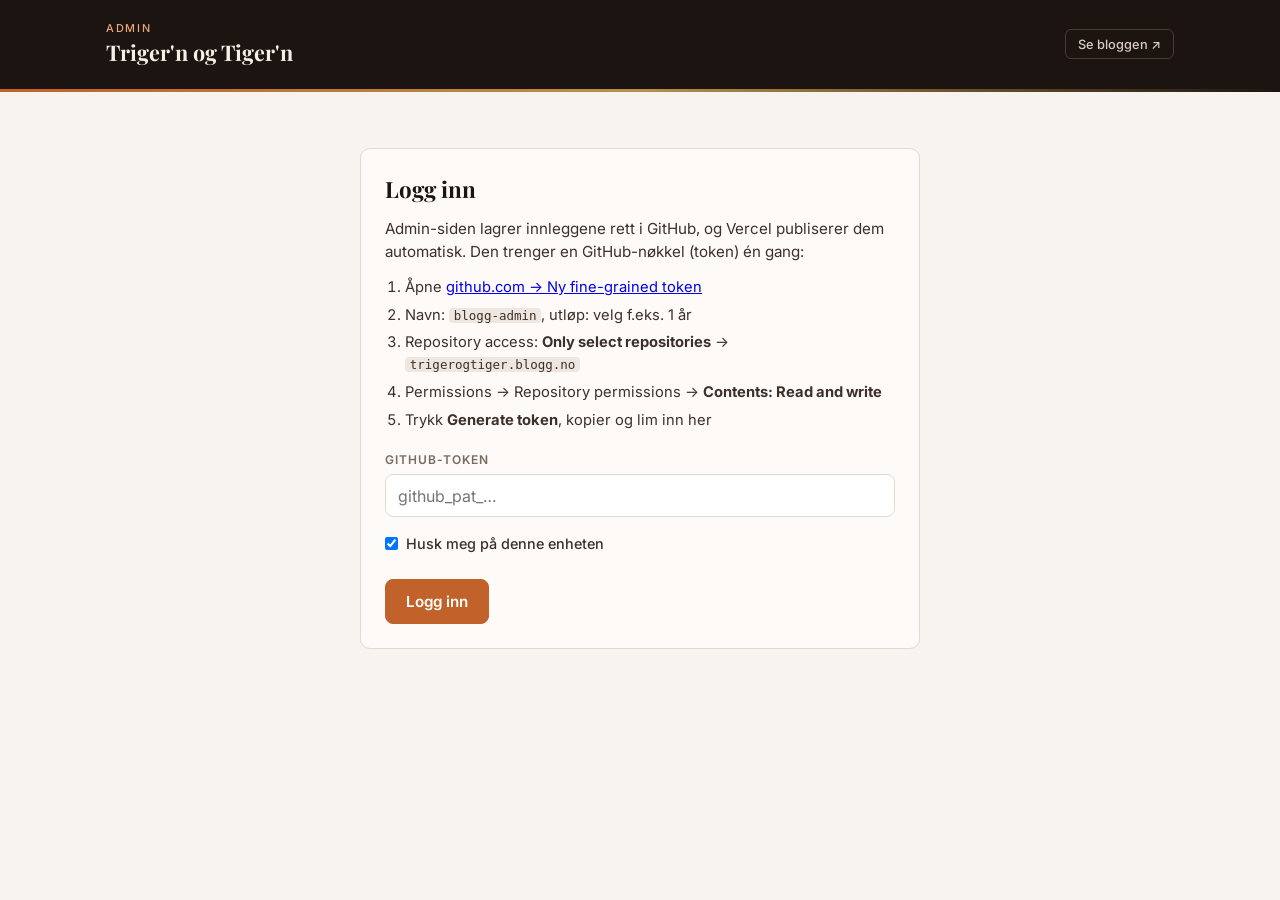
==== admin.html @ d1c68280 "Legg til admin-side for nye innlegg og søkefelt på forsiden" ====
<!DOCTYPE html>
<html lang="no">
<head>
<meta charset="UTF-8">
<meta name="viewport" content="width=device-width, initial-scale=1.0">
<meta name="robots" content="noindex, nofollow">
<title>Admin – Triger'n og Tiger'n</title>
<link href="https://fonts.googleapis.com/css2?family=Playfair+Display:wght@600;700&family=Source+Serif+4:ital,opsz,wght@0,8..60,400;1,8..60,400&family=Inter:wght@400;500;600&display=swap" rel="stylesheet">
<style>
:root {
  --bg: #f7f3ee;
  --surface: #fdfaf7;
  --ink: #1c1410;
  --ink2: #3d302a;
  --muted: #7a6a62;
  --border: #e2d9d0;
  --accent: #c0622a;
  --accent2: #e8a87c;
  --gold: #b8904a;
  --ok: #3a5c2e;
  --ok-bg: #e8f0e4;
  --err: #8a2a18;
  --err-bg: #f9e4dc;
}
* { box-sizing: border-box; margin: 0; padding: 0; }
body {
  background: var(--bg);
  color: var(--ink);
  font-family: 'Inter', system-ui, sans-serif;
  font-size: 16px;
  line-height: 1.5;
}
header {
  background: var(--ink);
  color: #f5efe7;
}
.head-inner {
  max-width: 1100px;
  margin: 0 auto;
  padding: 1.25rem 16px;
  display: flex;
  align-items: center;
  justify-content: space-between;
  gap: 1rem;
}
header h1 {
  font-family: 'Playfair Display', serif;
  font-size: 1.35rem;
  font-weight: 700;
}
header h1 small {
  display: block;
  font-family: 'Inter', sans-serif;
  font-size: 0.68rem;
  font-weight: 500;
  letter-spacing: 0.16em;
  text-transform: uppercase;
  color: var(--accent2);
}
.head-links { display: flex; gap: 0.5rem; flex-wrap: wrap; }
.head-links a, .head-links button {
  color: #d8ccc4;
  background: transparent;
  border: 1px solid #4a3c35;
  border-radius: 6px;
  padding: 0.4rem 0.75rem;
  font: 500 0.8rem 'Inter', sans-serif;
  text-decoration: none;
  cursor: pointer;
}
.head-links a:hover, .head-links button:hover { border-color: var(--accent2); color: #fff; }
.rule { height: 3px; background: linear-gradient(90deg, var(--accent), var(--gold) 50%, transparent); }

main {
  max-width: 1100px;
  margin: 0 auto;
  padding: 1.5rem 16px 4rem;
}
.card {
  background: var(--surface);
  border: 1px solid var(--border);
  border-radius: 10px;
  padding: 1.5rem;
}
.card h2 {
  font-family: 'Playfair Display', serif;
  font-size: 1.4rem;
  margin-bottom: 0.75rem;
}
.hidden { display: none !important; }

/* Login */
#login { max-width: 560px; margin: 2rem auto; }
#login ol { margin: 0.75rem 0 1.25rem 1.25rem; color: var(--ink2); font-size: 0.92rem; }
#login li { margin-bottom: 0.35rem; }
#login code { background: #efe7df; padding: 0 0.3rem; border-radius: 4px; font-size: 0.85em; }

/* Editor layout */
.grid {
  display: grid;
  grid-template-columns: minmax(0, 1fr) minmax(0, 1fr);
  gap: 1.5rem;
  align-items: start;
}
@media (max-width: 860px) { .grid { grid-template-columns: 1fr; } }

label {
  display: block;
  font-size: 0.75rem;
  font-weight: 600;
  letter-spacing: 0.08em;
  text-transform: uppercase;
  color: var(--muted);
  margin: 1rem 0 0.35rem;
}
label:first-child { margin-top: 0; }
input[type=text], input[type=password], input[type=date], select, textarea {
  width: 100%;
  font: 400 1rem 'Inter', sans-serif;
  color: var(--ink);
  background: #fff;
  border: 1px solid var(--border);
  border-radius: 8px;
  padding: 0.65rem 0.75rem;
}
textarea {
  font-family: 'Source Serif 4', Georgia, serif;
  font-size: 1.05rem;
  line-height: 1.7;
  min-height: 300px;
  resize: vertical;
}
input:focus, select:focus, textarea:focus { outline: 2px solid var(--accent2); border-color: var(--accent); }
.row { display: grid; grid-template-columns: 1fr 1fr; gap: 0.75rem; }
.row label { margin-top: 1rem; }
.hint { font-size: 0.8rem; color: var(--muted); margin-top: 0.3rem; }

.drop {
  border: 2px dashed var(--border);
  border-radius: 10px;
  padding: 1.1rem;
  text-align: center;
  color: var(--muted);
  font-size: 0.9rem;
  cursor: pointer;
  background: #fff;
}
.drop.over { border-color: var(--accent); background: #fbf1ea; }
.drop strong { color: var(--accent); }
.thumbs { display: flex; flex-wrap: wrap; gap: 8px; margin-top: 0.75rem; }
.thumb { position: relative; width: 96px; height: 96px; }
.thumb img { width: 100%; height: 100%; object-fit: cover; border-radius: 8px; }
.thumb button {
  position: absolute; top: -6px; right: -6px;
  width: 24px; height: 24px; border-radius: 50%;
  border: none; background: var(--ink); color: #fff;
  font-size: 0.9rem; line-height: 1; cursor: pointer;
}
.thumb .move {
  position: absolute; bottom: 4px; left: 4px; right: 4px;
  display: flex; justify-content: space-between;
}
.thumb .move button { position: static; width: 22px; height: 22px; background: rgba(28,20,16,.75); font-size: 0.75rem; }

.actions { display: flex; gap: 0.75rem; flex-wrap: wrap; margin-top: 1.5rem; align-items: center; }
.btn {
  font: 600 0.95rem 'Inter', sans-serif;
  border-radius: 8px;
  padding: 0.75rem 1.25rem;
  cursor: pointer;
  border: 1px solid var(--border);
  background: #fff;
  color: var(--ink2);
}
.btn.primary { background: var(--accent); border-color: var(--accent); color: #fff; }
.btn.primary:hover { background: #a9531f; }
.btn:disabled { opacity: 0.55; cursor: wait; }

.msg { margin-top: 1rem; padding: 0.8rem 1rem; border-radius: 8px; font-size: 0.92rem; }
.msg.ok { background: var(--ok-bg); color: var(--ok); }
.msg.err { background: var(--err-bg); color: var(--err); }
.msg.info { background: #efe7df; color: var(--ink2); }
.msg a { color: inherit; font-weight: 600; }

/* Preview — same look as the blog */
.preview-label {
  font-size: 0.75rem; font-weight: 600; letter-spacing: 0.08em;
  text-transform: uppercase; color: var(--muted); margin-bottom: 0.5rem;
}
.preview { position: sticky; top: 1rem; }
.preview article {
  background: var(--surface);
  border: 1px solid var(--border);
  border-radius: 6px;
  padding: 2rem;
  font-family: 'Source Serif 4', Georgia, serif;
  font-size: 18px;
  line-height: 1.8;
}
.preview .post-meta { display: flex; gap: 0.75rem; align-items: center; margin-bottom: 0.5rem; font-family: 'Inter', sans-serif; }
.preview .post-date { font-size: 0.78rem; color: var(--muted); letter-spacing: 0.04em; }
.preview .post-tag { font-size: 0.65rem; font-weight: 600; letter-spacing: 0.1em; text-transform: uppercase; padding: 0.15rem 0.55rem; border-radius: 3px; }
.tag-travel { background: #e8f0e4; color: #3a5c2e; }
.tag-blogg { background: #e8eaf4; color: #2e3c6b; }
.tag-barna { background: #f9ece4; color: #7a3018; }
.tag-rec { background: #f4ede8; color: #5c3a20; }
.tag-bryllupsreise { background: #f4ecf4; color: #5c2870; }
.preview h2 { font-family: 'Playfair Display', serif; font-size: 1.6rem; line-height: 1.25; margin-bottom: 1rem; color: var(--ink); }
.preview p { margin-bottom: 1rem; color: var(--ink2); }
.preview .empty { color: var(--muted); font-style: italic; }
</style>
</head>
<body>

<header>
  <div class="head-inner">
    <h1><small>Admin</small>Triger'n og Tiger'n</h1>
    <div class="head-links">
      <a href="/" target="_blank" rel="noopener">Se bloggen ↗</a>
      <button id="logoutBtn" class="hidden" type="button">Logg ut</button>
    </div>
  </div>
  <div class="rule"></div>
</header>

<main>

  <!-- LOGIN -->
  <section id="login" class="card hidden">
    <h2>Logg inn</h2>
    <p style="color:var(--ink2);font-size:.95rem;">Admin-siden lagrer innleggene rett i GitHub, og Vercel publiserer dem automatisk. Den trenger en GitHub-nøkkel (token) én gang:</p>
    <ol>
      <li>Åpne <a href="https://github.com/settings/personal-access-tokens/new" target="_blank" rel="noopener">github.com → Ny fine-grained token</a></li>
      <li>Navn: <code>blogg-admin</code>, utløp: velg f.eks. 1 år</li>
      <li>Repository access: <strong>Only select repositories</strong> → <code>trigerogtiger.blogg.no</code></li>
      <li>Permissions → Repository permissions → <strong>Contents: Read and write</strong></li>
      <li>Trykk <strong>Generate token</strong>, kopier og lim inn her</li>
    </ol>
    <label for="tokenInput">GitHub-token</label>
    <input type="password" id="tokenInput" placeholder="github_pat_…" autocomplete="off">
    <label style="display:flex;gap:.5rem;align-items:center;text-transform:none;letter-spacing:0;font-weight:500;font-size:.9rem;color:var(--ink2);">
      <input type="checkbox" id="rememberInput" checked> Husk meg på denne enheten
    </label>
    <div class="actions"><button class="btn primary" id="loginBtn" type="button">Logg inn</button></div>
    <div id="loginMsg"></div>
  </section>

  <!-- EDITOR -->
  <section id="editor" class="hidden">
    <div class="grid">
      <div class="card">
        <h2>Nytt innlegg</h2>

        <label for="title">Tittel</label>
        <input type="text" id="title" placeholder="F.eks. Sommer på Sardinia ☀️">

        <div class="row">
          <div>
            <label for="date">Dato</label>
            <input type="date" id="date">
          </div>
          <div>
            <label for="category">Kategori</label>
            <select id="category">
              <option value="blogg">Blogg</option>
              <option value="reise">Reise</option>
              <option value="barna">Barna</option>
              <option value="anbefaling">Test/anbefaling</option>
              <option value="bryllupsreise">Bryllupsreise</option>
            </select>
          </div>
        </div>

        <label for="body">Tekst</label>
        <textarea id="body" placeholder="Skriv innlegget her…&#10;&#10;Tom linje mellom avsnitt gir nytt avsnitt."></textarea>
        <p class="hint">Tom linje = nytt avsnitt. Teksten lagres som utkast mens du skriver.</p>

        <label>Bilder</label>
        <div class="drop" id="drop">
          <strong>Velg bilder</strong> eller dra dem hit
          <div class="hint">Bildene gjøres mindre automatisk før opplasting.</div>
          <input type="file" id="files" accept="image/*" multiple hidden>
        </div>
        <div class="thumbs" id="thumbs"></div>

        <div class="actions">
          <button class="btn primary" id="publishBtn" type="button">Publiser innlegget</button>
          <button class="btn" id="clearBtn" type="button">Tøm skjema</button>
        </div>
        <div id="msg"></div>
      </div>

      <div class="preview">
        <div class="preview-label">Forhåndsvisning</div>
        <div id="preview"></div>
      </div>
    </div>
  </section>

</main>

<script>
(() => {
  'use strict';

  const OWNER = 'Ftriger';
  const REPO = 'trigerogtiger.blogg.no';
  const API = 'https://api.github.com';
  const TOKEN_KEY = 'tt-admin-token';
  const DRAFT_KEY = 'tt-admin-draft';
  const MAX_SIDE = 1600;
  const JPEG_Q = 0.82;

  const CATEGORIES = {
    blogg:         { article: 'blog',   tag: 'tag-blogg',         label: 'Blogg' },
    reise:         { article: 'travel', tag: 'tag-travel',        label: 'Reise' },
    barna:         { article: 'kids',   tag: 'tag-barna',         label: 'Barna' },
    anbefaling:    { article: 'rec',    tag: 'tag-rec',           label: 'Test/anbefaling' },
    bryllupsreise: { article: 'travel', tag: 'tag-bryllupsreise', label: 'Bryllupsreise' }
  };
  const MONTHS = ['januar','februar','mars','april','mai','juni','juli','august','september','oktober','november','desember'];

  const $ = id => document.getElementById(id);
  const store = {
    get(k, s) { try { return (s ? sessionStorage : localStorage).getItem(k); } catch (e) { return null; } },
    set(k, v, s) { try { (s ? sessionStorage : localStorage).setItem(k, v); } catch (e) {} },
    del(k) { try { localStorage.removeItem(k); sessionStorage.removeItem(k); } catch (e) {} }
  };

  let token = null;
  let images = []; // { name, dataUrl, base64 }

  // ── Helpers ────────────────────────────────────────────
  const esc = s => String(s)
    .replace(/&/g, '&amp;').replace(/</g, '&lt;').replace(/>/g, '&gt;').replace(/"/g, '&quot;');

  function formatDate(iso) {
    const [y, m, d] = iso.split('-').map(Number);
    return `${d}. ${MONTHS[m - 1]} ${y}`;
  }
  function parseNoDate(str) {
    const m = String(str).trim().toLowerCase().match(/^(\d{1,2})\.\s*([a-zæøå]+)\s+(\d{4})/);
    if (!m) return null;
    const mi = MONTHS.indexOf(m[2]);
    if (mi < 0) return null;
    return Number(m[3]) * 10000 + (mi + 1) * 100 + Number(m[1]);
  }
  function todayIso() {
    const d = new Date();
    return `${d.getFullYear()}-${String(d.getMonth() + 1).padStart(2, '0')}-${String(d.getDate()).padStart(2, '0')}`;
  }
  function showMsg(el, type, html) { el.innerHTML = html ? `<div class="msg ${type}">${html}</div>` : ''; }

  function bodyToHtml(text) {
    return text.replace(/\r\n/g, '\n').split(/\n\s*\n/)
      .map(p => p.trim()).filter(Boolean)
      .map(p => `    <p>${esc(p).replace(/\n/g, '<br>')}</p>`)
      .join('\n');
  }

  function buildArticle({ title, dateIso, category, body, imagePaths }) {
    const c = CATEGORIES[category];
    const lines = [
      `  <article class="${c.article}">`,
      `    <div class="post-inner">`,
      `    <div class="post-meta">`,
      `      <span class="post-date">${formatDate(dateIso)}</span>`,
      `      <span class="post-tag ${c.tag}">${c.label}</span>`,
      `    </div>`,
      `    <h2>${esc(title)}</h2>`
    ];
    if (imagePaths.length) {
      lines.push('<div class="post-gallery" style="display:flex;flex-wrap:wrap;gap:6px;margin:12px 0 4px 0;">');
      imagePaths.forEach(src => lines.push(
        `<img src="${esc(src)}" alt="${esc(title)}" loading="lazy" style="max-width:180px;max-height:140px;border-radius:6px;object-fit:cover;box-shadow:0 1px 4px rgba(0,0,0,.13);">`
      ));
      lines.push('</div>');
    }
    const paras = bodyToHtml(body);
    if (paras) lines.push(paras);
    lines.push(`    </div>`, `  </article>`);
    return lines.join('\n');
  }

  // Put the new post in the right place (newest first, grouped by year)
  // and bump the sidebar archive count.
  function insertPost(html, articleHtml, dateIso) {
    const newKey = Number(dateIso.replace(/-/g, ''));
    const year = Number(dateIso.slice(0, 4));
    const mainOpen = html.indexOf('<main>');
    const mainClose = html.indexOf('</main>');
    if (mainOpen < 0 || mainClose < 0) throw new Error('Fant ikke <main> i index.html');
    const mainStart = mainOpen + '<main>'.length;
    const lineStart = i => html.lastIndexOf('\n', i - 1) + 1;

    const labels = [];
    const reLabel = /<div class="year-label">(\d{4})<\/div>/g;
    reLabel.lastIndex = mainStart;
    let m;
    while ((m = reLabel.exec(html)) && m.index < mainClose) labels.push({ year: Number(m[1]), idx: m.index });

    const articles = [];
    const reArt = /<article\b[^>]*>[\s\S]*?<span class="post-date">([^<]*)<\/span>/g;
    reArt.lastIndex = mainStart;
    while ((m = reArt.exec(html)) && m.index < mainClose) articles.push({ key: parseNoDate(m[1]), idx: m.index });

    const label = labels.find(l => l.year === year);
    let pos, insert;
    if (label) {
      const next = labels.find(l => l.idx > label.idx);
      const end = next ? next.idx : mainClose;
      const before = articles.find(a => a.idx > label.idx && a.idx < end && a.key !== null && a.key <= newKey);
      pos = lineStart(before ? before.idx : end);
      insert = articleHtml + '\n\n';
    } else {
      const older = labels.find(l => l.year < year);
      pos = lineStart(older ? older.idx : mainClose);
      insert = `<div class="year-label">${year}</div>\n\n` + articleHtml + '\n\n';
    }
    let out = html.slice(0, pos) + insert + html.slice(pos);

    // Sidebar archive
    const reCount = new RegExp(`(<li><span>${year}</span><span class="archive-count">)(\\d+)(</span></li>)`);
    if (reCount.test(out)) {
      out = out.replace(reCount, (_, a, n, b) => a + (Number(n) + 1) + b);
    } else {
      const listOpen = out.indexOf('<ul class="archive-list">');
      if (listOpen >= 0) {
        const listClose = out.indexOf('</ul>', listOpen);
        const reLi = /<li><span>(\d{4})<\/span>/g;
        reLi.lastIndex = listOpen;
        let at = listClose, li;
        while ((li = reLi.exec(out)) && li.index < listClose) {
          if (Number(li[1]) < year) { at = li.index; break; }
        }
        const ls = out.lastIndexOf('\n', at - 1) + 1;
        const indent = out.slice(ls, at).match(/^\s*/)[0] || '      ';
        out = out.slice(0, ls) + `${indent}<li><span>${year}</span><span class="archive-count">1</span></li>\n` + out.slice(ls);
      }
    }
    return out;
  }
  window.__ttInsertPost = insertPost; // for testing

  // ── GitHub API ─────────────────────────────────────────
  async function gh(path, opts = {}) {
    const res = await fetch(API + path, {
      ...opts,
      headers: {
        'Authorization': `Bearer ${token}`,
        'Accept': opts.accept || 'application/vnd.github+json',
        'X-GitHub-Api-Version': '2022-11-28',
        ...(opts.body ? { 'Content-Type': 'application/json' } : {})
      }
    });
    if (!res.ok) {
      let detail = '';
      try { detail = (await res.json()).message || ''; } catch (e) {}
      const err = new Error(`GitHub svarte ${res.status}${detail ? ': ' + detail : ''}`);
      err.status = res.status;
      throw err;
    }
    return opts.accept && opts.accept.includes('raw') ? res.text() : res.json();
  }
  const repoPath = `/repos/${OWNER}/${REPO}`;

  async function checkToken(t) {
    token = t;
    const repo = await gh(repoPath);
    if (!repo.permissions || !repo.permissions.push) {
      throw new Error('Tokenet har ikke skrivetilgang. Sjekk at «Contents: Read and write» er valgt.');
    }
    return repo.default_branch || 'main';
  }

  async function publish(post) {
    const repo = await gh(repoPath);
    const branch = repo.default_branch || 'main';
    const ref = await gh(`${repoPath}/git/ref/heads/${branch}`);
    const headSha = ref.object.sha;
    const headCommit = await gh(`${repoPath}/git/commits/${headSha}`);

    const html = await gh(`${repoPath}/contents/index.html?ref=${headSha}`, { accept: 'application/vnd.github.raw+json' });

    const stamp = post.dateIso.replace(/-/g, '');
    const rand = Math.random().toString(36).slice(2, 7);
    const tree = [];
    const imagePaths = [];
    for (let i = 0; i < post.images.length; i++) {
      const path = `image/innlegg-${stamp}-${rand}-${i + 1}.jpg`;
      const blob = await gh(`${repoPath}/git/blobs`, {
        method: 'POST',
        body: JSON.stringify({ content: post.images[i].base64, encoding: 'base64' })
      });
      tree.push({ path, mode: '100644', type: 'blob', sha: blob.sha });
      imagePaths.push(path);
    }

    const article = buildArticle({ ...post, imagePaths });
    const newHtml = insertPost(html, article, post.dateIso);
    const htmlBlob = await gh(`${repoPath}/git/blobs`, {
      method: 'POST',
      body: JSON.stringify({ content: newHtml, encoding: 'utf-8' })
    });
    tree.push({ path: 'index.html', mode: '100644', type: 'blob', sha: htmlBlob.sha });

    const newTree = await gh(`${repoPath}/git/trees`, {
      method: 'POST',
      body: JSON.stringify({ base_tree: headCommit.tree.sha, tree })
    });
    const commit = await gh(`${repoPath}/git/commits`, {
      method: 'POST',
      body: JSON.stringify({ message: `Nytt innlegg: ${post.title}`, tree: newTree.sha, parents: [headSha] })
    });
    await gh(`${repoPath}/git/refs/heads/${branch}`, {
      method: 'PATCH',
      body: JSON.stringify({ sha: commit.sha })
    });
    return commit;
  }

  // ── Images ─────────────────────────────────────────────
  function loadImage(file) {
    return new Promise((resolve, reject) => {
      const url = URL.createObjectURL(file);
      const img = new Image();
      img.onload = () => { URL.revokeObjectURL(url); resolve(img); };
      img.onerror = () => { URL.revokeObjectURL(url); reject(new Error(`Kunne ikke lese «${file.name}». Prøv JPG eller PNG.`)); };
      img.src = url;
    });
  }
  async function processFile(file) {
    const img = await loadImage(file);
    const scale = Math.min(1, MAX_SIDE / Math.max(img.naturalWidth, img.naturalHeight));
    const w = Math.round(img.naturalWidth * scale), h = Math.round(img.naturalHeight * scale);
    const canvas = document.createElement('canvas');
    canvas.width = w; canvas.height = h;
    const ctx = canvas.getContext('2d');
    ctx.fillStyle = '#fff';
    ctx.fillRect(0, 0, w, h);
    ctx.drawImage(img, 0, 0, w, h);
    const dataUrl = canvas.toDataURL('image/jpeg', JPEG_Q);
    return { name: file.name, dataUrl, base64: dataUrl.split(',')[1] };
  }
  async function addFiles(fileList) {
    const files = [...fileList].filter(f => f.type.startsWith('image/') || /\.(heic|heif)$/i.test(f.name));
    for (const f of files) {
      try { images.push(await processFile(f)); }
      catch (e) { showMsg($('msg'), 'err', esc(e.message)); }
    }
    renderThumbs(); renderPreview();
  }
  function renderThumbs() {
    $('thumbs').innerHTML = images.map((im, i) => `
      <div class="thumb">
        <img src="${im.dataUrl}" alt="">
        <button type="button" data-del="${i}" aria-label="Fjern bilde">×</button>
        <div class="move">
          <button type="button" data-left="${i}" aria-label="Flytt til venstre" ${i === 0 ? 'style="visibility:hidden"' : ''}>‹</button>
          <button type="button" data-right="${i}" aria-label="Flytt til høyre" ${i === images.length - 1 ? 'style="visibility:hidden"' : ''}>›</button>
        </div>
      </div>`).join('');
  }
  $('thumbs').addEventListener('click', e => {
    const b = e.target.closest('button'); if (!b) return;
    const swap = (a, c) => { [images[a], images[c]] = [images[c], images[a]]; };
    if (b.dataset.del !== undefined) images.splice(Number(b.dataset.del), 1);
    else if (b.dataset.left !== undefined) swap(Number(b.dataset.left), Number(b.dataset.left) - 1);
    else if (b.dataset.right !== undefined) swap(Number(b.dataset.right), Number(b.dataset.right) + 1);
    renderThumbs(); renderPreview();
  });

  const drop = $('drop');
  drop.addEventListener('click', () => $('files').click());
  $('files').addEventListener('change', e => { addFiles(e.target.files); e.target.value = ''; });
  ['dragenter', 'dragover'].forEach(ev => drop.addEventListener(ev, e => { e.preventDefault(); drop.classList.add('over'); }));
  ['dragleave', 'drop'].forEach(ev => drop.addEventListener(ev, e => { e.preventDefault(); drop.classList.remove('over'); }));
  drop.addEventListener('drop', e => addFiles(e.dataTransfer.files));

  // ── Form, preview, draft ───────────────────────────────
  const fields = ['title', 'date', 'category', 'body'];
  function readForm() {
    return {
      title: $('title').value.trim(),
      dateIso: $('date').value || todayIso(),
      category: $('category').value,
      body: $('body').value,
      images
    };
  }
  function renderPreview() {
    const p = readForm();
    if (!p.title && !p.body.trim() && !images.length) {
      $('preview').innerHTML = '<article><p class="empty">Innlegget vises her mens du skriver.</p></article>';
      return;
    }
    const html = buildArticle({ ...p, title: p.title || 'Uten tittel', imagePaths: images.map(i => i.dataUrl) });
    $('preview').innerHTML = html;
  }
  function saveDraft() {
    const d = {}; fields.forEach(f => d[f] = $(f).value);
    store.set(DRAFT_KEY, JSON.stringify(d));
  }
  function loadDraft() {
    try {
      const d = JSON.parse(store.get(DRAFT_KEY) || 'null');
      if (d) fields.forEach(f => { if (d[f]) $(f).value = d[f]; });
    } catch (e) {}
    if (!$('date').value) $('date').value = todayIso();
  }
  function clearForm() {
    $('title').value = ''; $('body').value = ''; $('category').value = 'blogg'; $('date').value = todayIso();
    images = []; renderThumbs(); renderPreview(); store.del(DRAFT_KEY);
  }
  fields.forEach(f => $(f).addEventListener('input', () => { renderPreview(); saveDraft(); }));
  $('clearBtn').addEventListener('click', () => {
    if (confirm('Tømme skjemaet? Teksten og bildene forsvinner.')) { clearForm(); showMsg($('msg'), '', ''); }
  });

  $('publishBtn').addEventListener('click', async () => {
    const post = readForm();
    if (!post.title) return showMsg($('msg'), 'err', 'Innlegget trenger en tittel.');
    if (!post.body.trim() && !images.length) return showMsg($('msg'), 'err', 'Skriv litt tekst eller legg til bilder først.');
    const btn = $('publishBtn');
    btn.disabled = true; btn.textContent = 'Publiserer…';
    showMsg($('msg'), 'info', images.length ? `Laster opp ${images.length} bilde${images.length > 1 ? 'r' : ''} og innlegget…` : 'Lagrer innlegget…');
    try {
      await publish(post);
      clearForm();
      showMsg($('msg'), 'ok', `«${esc(post.title)}» er publisert! Bloggen oppdateres om ca. ett minutt. <a href="/" target="_blank" rel="noopener">Se bloggen ↗</a>`);
    } catch (e) {
      let text = esc(e.message);
      if (e.status === 401) text = 'GitHub-tokenet er utløpt eller ugyldig. Logg ut og logg inn med et nytt token.';
      if (e.status === 409 || e.status === 422) text += ' — prøv å trykke Publiser igjen.';
      showMsg($('msg'), 'err', text + ' Teksten din er lagret som utkast.');
    } finally {
      btn.disabled = false; btn.textContent = 'Publiser innlegget';
    }
  });

  // ── Login ──────────────────────────────────────────────
  function showEditor() {
    $('login').classList.add('hidden');
    $('editor').classList.remove('hidden');
    $('logoutBtn').classList.remove('hidden');
    loadDraft(); renderPreview();
  }
  function showLogin() {
    $('editor').classList.add('hidden');
    $('logoutBtn').classList.add('hidden');
    $('login').classList.remove('hidden');
  }
  $('loginBtn').addEventListener('click', async () => {
    const t = $('tokenInput').value.trim();
    if (!t) return showMsg($('loginMsg'), 'err', 'Lim inn tokenet først.');
    $('loginBtn').disabled = true;
    try {
      await checkToken(t);
      store.del(TOKEN_KEY);
      store.set(TOKEN_KEY, t, !$('rememberInput').checked);
      $('tokenInput').value = '';
      showMsg($('loginMsg'), '', '');
      showEditor();
    } catch (e) {
      token = null;
      showMsg($('loginMsg'), 'err', e.status === 401 ? 'Ugyldig token.' : e.status === 404 ? 'Tokenet har ikke tilgang til repoet trigerogtiger.blogg.no.' : esc(e.message));
    } finally {
      $('loginBtn').disabled = false;
    }
  });
  $('tokenInput').addEventListener('keydown', e => { if (e.key === 'Enter') $('loginBtn').click(); });
  $('logoutBtn').addEventListener('click', () => { store.del(TOKEN_KEY); token = null; showLogin(); });

  const saved = store.get(TOKEN_KEY) || store.get(TOKEN_KEY, true);
  if (saved) { token = saved; showEditor(); } else { showLogin(); }
})();
</script>
</body>
</html>
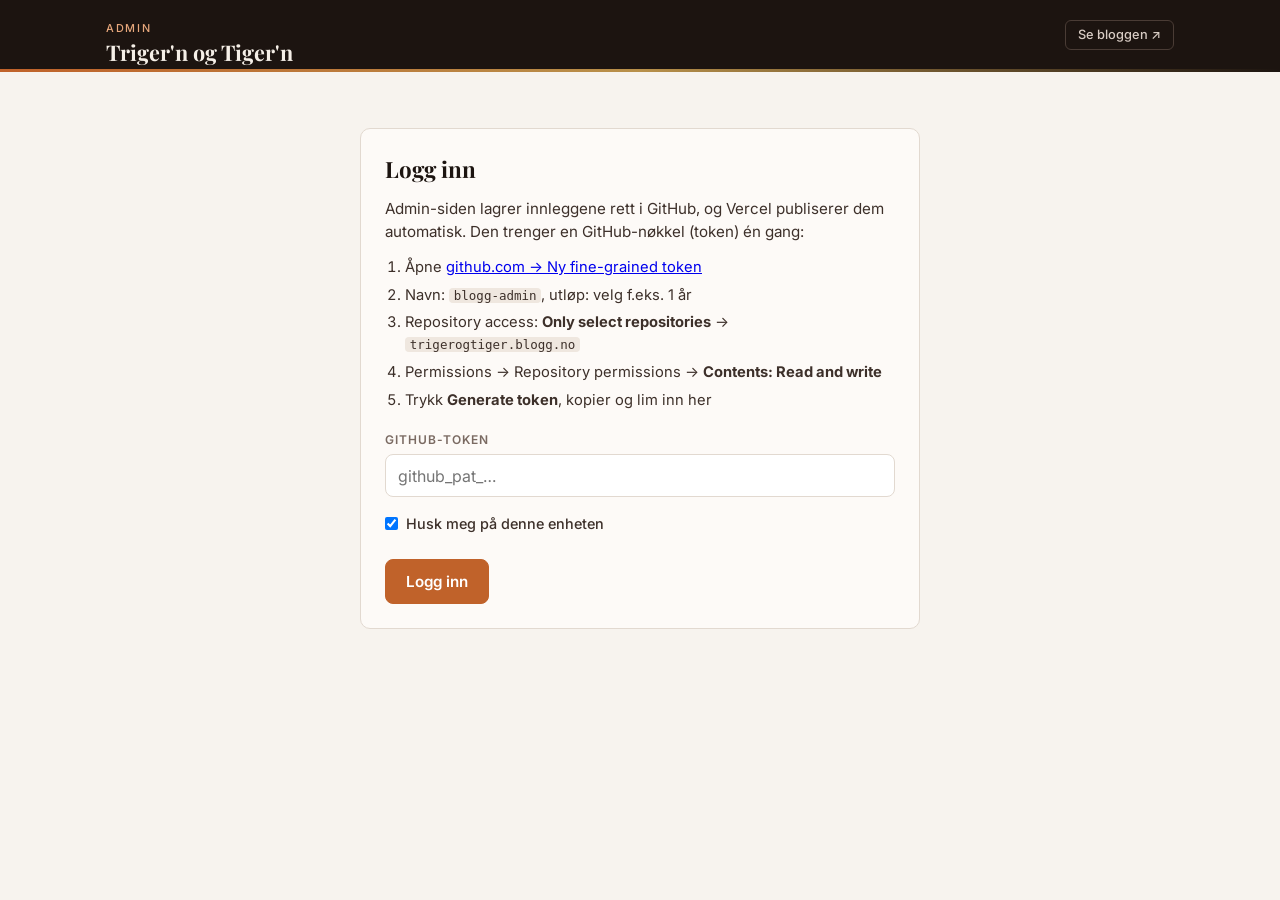
==== commit be4abfeb: "Vis alle bilder, redigering i admin, egne menylenker" ====
--- a/admin.html
+++ b/admin.html
@@ -30,24 +30,18 @@
   font-size: 16px;
   line-height: 1.5;
 }
-header {
-  background: var(--ink);
-  color: #f5efe7;
-}
+header { background: var(--ink); color: #f5efe7; }
 .head-inner {
   max-width: 1100px;
   margin: 0 auto;
-  padding: 1.25rem 16px;
+  padding: 1.25rem 16px 0;
   display: flex;
-  align-items: center;
+  align-items: flex-start;
   justify-content: space-between;
   gap: 1rem;
-}
-header h1 {
-  font-family: 'Playfair Display', serif;
-  font-size: 1.35rem;
-  font-weight: 700;
-}
+  flex-wrap: wrap;
+}
+header h1 { font-family: 'Playfair Display', serif; font-size: 1.35rem; font-weight: 700; }
 header h1 small {
   display: block;
   font-family: 'Inter', sans-serif;
@@ -69,24 +63,31 @@
   cursor: pointer;
 }
 .head-links a:hover, .head-links button:hover { border-color: var(--accent2); color: #fff; }
-.rule { height: 3px; background: linear-gradient(90deg, var(--accent), var(--gold) 50%, transparent); }
-
-main {
+.tabs {
   max-width: 1100px;
   margin: 0 auto;
-  padding: 1.5rem 16px 4rem;
-}
-.card {
-  background: var(--surface);
-  border: 1px solid var(--border);
-  border-radius: 10px;
-  padding: 1.5rem;
-}
-.card h2 {
-  font-family: 'Playfair Display', serif;
-  font-size: 1.4rem;
-  margin-bottom: 0.75rem;
-}
+  padding: 0.75rem 16px 0;
+  display: flex;
+  gap: 0;
+}
+.tabs button {
+  background: none;
+  border: none;
+  border-bottom: 2px solid transparent;
+  color: #a89890;
+  font: 500 0.78rem 'Inter', sans-serif;
+  letter-spacing: 0.12em;
+  text-transform: uppercase;
+  padding: 0.8rem 1rem;
+  cursor: pointer;
+}
+.tabs button:hover { color: #f0ebe4; }
+.tabs button.active { color: var(--accent2); border-bottom-color: var(--accent); }
+.rule { height: 3px; background: linear-gradient(90deg, var(--accent), var(--gold) 50%, transparent); }
+
+main { max-width: 1100px; margin: 0 auto; padding: 1.5rem 16px 4rem; }
+.card { background: var(--surface); border: 1px solid var(--border); border-radius: 10px; padding: 1.5rem; }
+.card h2 { font-family: 'Playfair Display', serif; font-size: 1.4rem; margin-bottom: 0.75rem; }
 .hidden { display: none !important; }
 
 /* Login */
@@ -95,16 +96,40 @@
 #login li { margin-bottom: 0.35rem; }
 #login code { background: #efe7df; padding: 0 0.3rem; border-radius: 4px; font-size: 0.85em; }
 
+/* Post list */
+#list { max-width: 820px; margin: 0 auto; }
+.list-head { display: flex; gap: 0.75rem; align-items: center; margin-bottom: 1rem; flex-wrap: wrap; }
+.list-head h2 { margin: 0; flex: 1; }
+#listSearch { max-width: 320px; }
+.post-list { list-style: none; }
+.post-list li + li { border-top: 1px solid var(--border); }
+.post-list button {
+  width: 100%;
+  text-align: left;
+  background: none;
+  border: none;
+  padding: 0.8rem 0.5rem;
+  cursor: pointer;
+  display: grid;
+  grid-template-columns: 1fr auto;
+  gap: 0.15rem 1rem;
+  align-items: baseline;
+  border-radius: 6px;
+}
+.post-list button:hover { background: #f4ece4; }
+.post-list .t { font-family: 'Source Serif 4', serif; font-size: 1.05rem; color: var(--ink); }
+.post-list .d { font-size: 0.8rem; color: var(--muted); white-space: nowrap; }
+.post-list .m { grid-column: 1 / -1; display: flex; gap: 0.5rem; align-items: center; font-size: 0.78rem; color: var(--muted); }
+.list-empty { color: var(--muted); font-style: italic; padding: 1rem 0.5rem; }
+
 /* Editor layout */
-.grid {
-  display: grid;
-  grid-template-columns: minmax(0, 1fr) minmax(0, 1fr);
-  gap: 1.5rem;
-  align-items: start;
-}
+.grid { display: grid; grid-template-columns: minmax(0, 1fr) minmax(0, 1fr); gap: 1.5rem; align-items: start; }
 @media (max-width: 860px) { .grid { grid-template-columns: 1fr; } }
-
-label {
+.editor-top { display: flex; justify-content: space-between; align-items: baseline; gap: 1rem; flex-wrap: wrap; margin-bottom: 0.25rem; }
+.linkbtn { background: none; border: none; color: var(--accent); font: 500 0.88rem 'Inter', sans-serif; cursor: pointer; padding: 0; }
+.linkbtn:hover { text-decoration: underline; }
+
+label, .label {
   display: block;
   font-size: 0.75rem;
   font-weight: 600;
@@ -113,8 +138,8 @@
   color: var(--muted);
   margin: 1rem 0 0.35rem;
 }
-label:first-child { margin-top: 0; }
-input[type=text], input[type=password], input[type=date], select, textarea {
+label .opt { text-transform: none; letter-spacing: 0; font-weight: 400; }
+input[type=text], input[type=password], input[type=date], input[type=search], input[type=url], select {
   width: 100%;
   font: 400 1rem 'Inter', sans-serif;
   color: var(--ink);
@@ -123,57 +148,69 @@
   border-radius: 8px;
   padding: 0.65rem 0.75rem;
 }
-textarea {
+input:focus, select:focus, .rte:focus { outline: 2px solid var(--accent2); border-color: var(--accent); }
+.row { display: grid; grid-template-columns: 1fr 1fr; gap: 0.75rem; }
+@media (max-width: 480px) { .row { grid-template-columns: 1fr; } }
+.hint { font-size: 0.8rem; color: var(--muted); margin-top: 0.3rem; }
+
+/* Rich text editor */
+.toolbar {
+  display: flex; gap: 4px; flex-wrap: wrap;
+  border: 1px solid var(--border); border-bottom: none;
+  border-radius: 8px 8px 0 0; background: #f6f0ea; padding: 6px;
+}
+.toolbar button {
+  min-width: 34px; height: 32px; padding: 0 0.55rem;
+  border: 1px solid transparent; border-radius: 6px;
+  background: transparent; color: var(--ink2);
+  font: 500 0.88rem 'Inter', sans-serif; cursor: pointer;
+}
+.toolbar button:hover { background: #fff; border-color: var(--border); }
+.rte {
+  min-height: 280px;
+  max-height: 70vh;
+  overflow-y: auto;
+  background: #fff;
+  border: 1px solid var(--border);
+  border-radius: 0 0 8px 8px;
+  padding: 0.85rem 1rem;
   font-family: 'Source Serif 4', Georgia, serif;
   font-size: 1.05rem;
   line-height: 1.7;
-  min-height: 300px;
-  resize: vertical;
-}
-input:focus, select:focus, textarea:focus { outline: 2px solid var(--accent2); border-color: var(--accent); }
-.row { display: grid; grid-template-columns: 1fr 1fr; gap: 0.75rem; }
-.row label { margin-top: 1rem; }
-.hint { font-size: 0.8rem; color: var(--muted); margin-top: 0.3rem; }
+  color: var(--ink2);
+}
+.rte:empty::before { content: attr(data-placeholder); color: #b3a59c; }
+.rte p { margin-bottom: 0.8rem; }
+.rte ul, .rte ol { margin: 0 0 0.8rem 1.4rem; }
+.rte h3 { font-family: 'Playfair Display', serif; font-size: 1.1rem; margin: 0.5rem 0; }
+.rte a { color: var(--accent); }
+.rte .recipe-box { background: #fbf6f0; border: 1px solid var(--border); padding: 0.75rem 1rem; margin-bottom: 0.8rem; border-radius: 4px; }
 
 .drop {
-  border: 2px dashed var(--border);
-  border-radius: 10px;
-  padding: 1.1rem;
-  text-align: center;
-  color: var(--muted);
-  font-size: 0.9rem;
-  cursor: pointer;
-  background: #fff;
+  border: 2px dashed var(--border); border-radius: 10px; padding: 1.1rem;
+  text-align: center; color: var(--muted); font-size: 0.9rem; cursor: pointer; background: #fff;
 }
 .drop.over { border-color: var(--accent); background: #fbf1ea; }
 .drop strong { color: var(--accent); }
 .thumbs { display: flex; flex-wrap: wrap; gap: 8px; margin-top: 0.75rem; }
 .thumb { position: relative; width: 96px; height: 96px; }
-.thumb img { width: 100%; height: 100%; object-fit: cover; border-radius: 8px; }
+.thumb img { width: 100%; height: 100%; object-fit: cover; border-radius: 8px; background: #efe7df; }
 .thumb button {
-  position: absolute; top: -6px; right: -6px;
-  width: 24px; height: 24px; border-radius: 50%;
-  border: none; background: var(--ink); color: #fff;
-  font-size: 0.9rem; line-height: 1; cursor: pointer;
-}
-.thumb .move {
-  position: absolute; bottom: 4px; left: 4px; right: 4px;
-  display: flex; justify-content: space-between;
-}
+  position: absolute; top: -6px; right: -6px; width: 24px; height: 24px; border-radius: 50%;
+  border: none; background: var(--ink); color: #fff; font-size: 0.9rem; line-height: 1; cursor: pointer;
+}
+.thumb .move { position: absolute; bottom: 4px; left: 4px; right: 4px; display: flex; justify-content: space-between; }
 .thumb .move button { position: static; width: 22px; height: 22px; background: rgba(28,20,16,.75); font-size: 0.75rem; }
 
 .actions { display: flex; gap: 0.75rem; flex-wrap: wrap; margin-top: 1.5rem; align-items: center; }
 .btn {
-  font: 600 0.95rem 'Inter', sans-serif;
-  border-radius: 8px;
-  padding: 0.75rem 1.25rem;
-  cursor: pointer;
-  border: 1px solid var(--border);
-  background: #fff;
-  color: var(--ink2);
+  font: 600 0.95rem 'Inter', sans-serif; border-radius: 8px; padding: 0.75rem 1.25rem;
+  cursor: pointer; border: 1px solid var(--border); background: #fff; color: var(--ink2);
 }
 .btn.primary { background: var(--accent); border-color: var(--accent); color: #fff; }
 .btn.primary:hover { background: #a9531f; }
+.btn.danger { color: var(--err); border-color: #e9c3b6; margin-left: auto; }
+.btn.danger:hover { background: var(--err-bg); }
 .btn:disabled { opacity: 0.55; cursor: wait; }
 
 .msg { margin-top: 1rem; padding: 0.8rem 1rem; border-radius: 8px; font-size: 0.92rem; }
@@ -183,30 +220,33 @@
 .msg a { color: inherit; font-weight: 600; }
 
 /* Preview — same look as the blog */
-.preview-label {
-  font-size: 0.75rem; font-weight: 600; letter-spacing: 0.08em;
-  text-transform: uppercase; color: var(--muted); margin-bottom: 0.5rem;
-}
+.preview-label { font-size: 0.75rem; font-weight: 600; letter-spacing: 0.08em; text-transform: uppercase; color: var(--muted); margin-bottom: 0.5rem; }
 .preview { position: sticky; top: 1rem; }
 .preview article {
-  background: var(--surface);
-  border: 1px solid var(--border);
-  border-radius: 6px;
-  padding: 2rem;
-  font-family: 'Source Serif 4', Georgia, serif;
-  font-size: 18px;
-  line-height: 1.8;
-}
-.preview .post-meta { display: flex; gap: 0.75rem; align-items: center; margin-bottom: 0.5rem; font-family: 'Inter', sans-serif; }
-.preview .post-date { font-size: 0.78rem; color: var(--muted); letter-spacing: 0.04em; }
-.preview .post-tag { font-size: 0.65rem; font-weight: 600; letter-spacing: 0.1em; text-transform: uppercase; padding: 0.15rem 0.55rem; border-radius: 3px; }
+  background: var(--surface); border: 1px solid var(--border); border-radius: 6px; padding: 2rem;
+  font-family: 'Source Serif 4', Georgia, serif; font-size: 18px; line-height: 1.8;
+}
+.post-meta { display: flex; gap: 0.75rem; align-items: center; margin-bottom: 0.5rem; font-family: 'Inter', sans-serif; }
+.post-date { font-size: 0.78rem; color: var(--muted); letter-spacing: 0.04em; }
+.post-tag { font: 600 0.65rem 'Inter', sans-serif; letter-spacing: 0.1em; text-transform: uppercase; padding: 0.15rem 0.55rem; border-radius: 3px; }
 .tag-travel { background: #e8f0e4; color: #3a5c2e; }
 .tag-blogg { background: #e8eaf4; color: #2e3c6b; }
-.tag-barna { background: #f9ece4; color: #7a3018; }
-.tag-rec { background: #f4ede8; color: #5c3a20; }
+.tag-barna, .tag-kids { background: #f9ece4; color: #7a3018; }
+.tag-rec, .tag-test { background: #f4ede8; color: #5c3a20; }
 .tag-bryllupsreise { background: #f4ecf4; color: #5c2870; }
 .preview h2 { font-family: 'Playfair Display', serif; font-size: 1.6rem; line-height: 1.25; margin-bottom: 1rem; color: var(--ink); }
 .preview p { margin-bottom: 1rem; color: var(--ink2); }
+.preview ul, .preview ol { margin: 0 0 1rem 1.5rem; color: var(--ink2); }
+.preview a { color: var(--accent); }
+.preview .location-badge {
+  display: inline-block; font: 500 0.75rem 'Inter', sans-serif; color: var(--muted);
+  background: #f4ede8; border: 1px solid var(--border); padding: 0.2rem 0.6rem; border-radius: 3px; margin-bottom: 1rem;
+}
+.preview .video-link {
+  display: inline-block; font: 500 0.85rem 'Inter', sans-serif; color: #c0302a; text-decoration: none;
+  border: 1px solid #f0c8c0; background: #fff7f5; padding: 0.4rem 0.8rem; border-radius: 3px; margin-bottom: 1rem;
+}
+.preview .recipe-box { background: #fbf6f0; border: 1px solid var(--border); padding: 1rem 1.25rem; margin-bottom: 1rem; }
 .preview .empty { color: var(--muted); font-style: italic; }
 </style>
 </head>
@@ -220,6 +260,10 @@
       <button id="logoutBtn" class="hidden" type="button">Logg ut</button>
     </div>
   </div>
+  <nav class="tabs hidden" id="tabs">
+    <button type="button" data-tab="new" class="active">Nytt innlegg</button>
+    <button type="button" data-tab="list">Rediger innlegg</button>
+  </nav>
   <div class="rule"></div>
 </header>
 
@@ -245,11 +289,24 @@
     <div id="loginMsg"></div>
   </section>
 
+  <!-- POST LIST -->
+  <section id="list" class="card hidden">
+    <div class="list-head">
+      <h2>Rediger innlegg</h2>
+      <input type="search" id="listSearch" placeholder="Søk etter tittel eller ord…" autocomplete="off" aria-label="Søk i innlegg">
+    </div>
+    <div id="listMsg"></div>
+    <ul class="post-list" id="postList"></ul>
+  </section>
+
   <!-- EDITOR -->
   <section id="editor" class="hidden">
     <div class="grid">
       <div class="card">
-        <h2>Nytt innlegg</h2>
+        <div class="editor-top">
+          <h2 id="editorTitle">Nytt innlegg</h2>
+          <button type="button" class="linkbtn hidden" id="backBtn">← Tilbake til listen</button>
+        </div>
 
         <label for="title">Tittel</label>
         <input type="text" id="title" placeholder="F.eks. Sommer på Sardinia ☀️">
@@ -261,21 +318,34 @@
           </div>
           <div>
             <label for="category">Kategori</label>
-            <select id="category">
-              <option value="blogg">Blogg</option>
-              <option value="reise">Reise</option>
-              <option value="barna">Barna</option>
-              <option value="anbefaling">Test/anbefaling</option>
-              <option value="bryllupsreise">Bryllupsreise</option>
-            </select>
+            <select id="category"></select>
           </div>
         </div>
 
-        <label for="body">Tekst</label>
-        <textarea id="body" placeholder="Skriv innlegget her…&#10;&#10;Tom linje mellom avsnitt gir nytt avsnitt."></textarea>
-        <p class="hint">Tom linje = nytt avsnitt. Teksten lagres som utkast mens du skriver.</p>
-
-        <label>Bilder</label>
+        <div class="row">
+          <div>
+            <label for="location">Sted <span class="opt">(valgfritt)</span></label>
+            <input type="text" id="location" placeholder="F.eks. Sardinia, Italia">
+          </div>
+          <div>
+            <label for="video">YouTube-lenke <span class="opt">(valgfritt)</span></label>
+            <input type="url" id="video" placeholder="https://www.youtube.com/watch?v=…">
+          </div>
+        </div>
+
+        <span class="label" id="bodyLabel">Tekst</span>
+        <div class="toolbar" role="toolbar" aria-label="Formatering">
+          <button type="button" data-cmd="bold" title="Fet"><strong>F</strong></button>
+          <button type="button" data-cmd="italic" title="Kursiv"><em>K</em></button>
+          <button type="button" data-cmd="h3" title="Mellomtittel">Overskrift</button>
+          <button type="button" data-cmd="insertUnorderedList" title="Punktliste">• Liste</button>
+          <button type="button" data-cmd="link" title="Lenke">Lenke</button>
+          <button type="button" data-cmd="removeFormat" title="Fjern formatering">Fjern format</button>
+        </div>
+        <div class="rte" id="body" contenteditable="true" role="textbox" aria-multiline="true" aria-labelledby="bodyLabel" data-placeholder="Skriv innlegget her… Enter gir nytt avsnitt."></div>
+        <p class="hint" id="draftHint">Teksten lagres som utkast mens du skriver.</p>
+
+        <span class="label">Bilder</span>
         <div class="drop" id="drop">
           <strong>Velg bilder</strong> eller dra dem hit
           <div class="hint">Bildene gjøres mindre automatisk før opplasting.</div>
@@ -286,6 +356,7 @@
         <div class="actions">
           <button class="btn primary" id="publishBtn" type="button">Publiser innlegget</button>
           <button class="btn" id="clearBtn" type="button">Tøm skjema</button>
+          <button class="btn danger hidden" id="deleteBtn" type="button">Slett innlegget</button>
         </div>
         <div id="msg"></div>
       </div>
@@ -310,6 +381,7 @@
   const DRAFT_KEY = 'tt-admin-draft';
   const MAX_SIDE = 1600;
   const JPEG_Q = 0.82;
+  const IMG_STYLE = 'max-width:180px;max-height:140px;border-radius:6px;object-fit:cover;box-shadow:0 1px 4px rgba(0,0,0,.13);';
 
   const CATEGORIES = {
     blogg:         { article: 'blog',   tag: 'tag-blogg',         label: 'Blogg' },
@@ -328,9 +400,11 @@
   };
 
   let token = null;
-  let images = []; // { name, dataUrl, base64 }
-
-  // ── Helpers ────────────────────────────────────────────
+  let images = [];       // { src } for existing, { dataUrl, base64 } for new
+  let editing = null;    // null = new post; otherwise { chunk, title, dateIso, galleryExtra, customCat }
+  let site = null;       // { headSha, treeSha, branch, html, articles }
+
+  // ══ Pure helpers ═══════════════════════════════════════
   const esc = s => String(s)
     .replace(/&/g, '&amp;').replace(/</g, '&lt;').replace(/>/g, '&gt;').replace(/"/g, '&quot;');
 
@@ -338,71 +412,231 @@
     const [y, m, d] = iso.split('-').map(Number);
     return `${d}. ${MONTHS[m - 1]} ${y}`;
   }
-  function parseNoDate(str) {
+  function noDateToIso(str) {
     const m = String(str).trim().toLowerCase().match(/^(\d{1,2})\.\s*([a-zæøå]+)\s+(\d{4})/);
     if (!m) return null;
     const mi = MONTHS.indexOf(m[2]);
     if (mi < 0) return null;
-    return Number(m[3]) * 10000 + (mi + 1) * 100 + Number(m[1]);
-  }
+    return `${m[3]}-${String(mi + 1).padStart(2, '0')}-${String(m[1]).padStart(2, '0')}`;
+  }
+  const isoKey = iso => iso ? Number(iso.replace(/-/g, '')) : null;
   function todayIso() {
     const d = new Date();
     return `${d.getFullYear()}-${String(d.getMonth() + 1).padStart(2, '0')}-${String(d.getDate()).padStart(2, '0')}`;
   }
   function showMsg(el, type, html) { el.innerHTML = html ? `<div class="msg ${type}">${html}</div>` : ''; }
-
-  function bodyToHtml(text) {
-    return text.replace(/\r\n/g, '\n').split(/\n\s*\n/)
-      .map(p => p.trim()).filter(Boolean)
-      .map(p => `    <p>${esc(p).replace(/\n/g, '<br>')}</p>`)
-      .join('\n');
-  }
-
-  function buildArticle({ title, dateIso, category, body, imagePaths }) {
-    const c = CATEGORIES[category];
+  const lineStartOf = (html, i) => html.lastIndexOf('\n', i - 1) + 1;
+
+  // Clean whatever the editor (or an old post) contains into tidy, safe blog HTML.
+  const BLOCK = new Set(['P','DIV','H1','H2','H3','H4','H5','H6','UL','OL','LI','BLOCKQUOTE','SECTION','ARTICLE','TABLE','TR','TD','PRE','FIGURE']);
+  function cleanInline(node) {
+    let out = '';
+    node.childNodes.forEach(n => {
+      if (n.nodeType === 3) { out += esc(n.nodeValue.replace(/\u00a0/g, ' ')); return; }
+      if (n.nodeType !== 1) return;
+      const t = n.tagName;
+      if (t === 'BR') { out += '<br>'; return; }
+      if (t === 'SCRIPT' || t === 'STYLE' || t === 'IFRAME' || t === 'OBJECT' || t === 'IMG') return;
+      const inner = cleanInline(n);
+      if (t === 'B' || t === 'STRONG') out += inner.trim() ? `<strong>${inner}</strong>` : inner;
+      else if (t === 'I' || t === 'EM') out += inner.trim() ? `<em>${inner}</em>` : inner;
+      else if (t === 'A') {
+        const href = (n.getAttribute('href') || '').trim();
+        out += /^(https?:|mailto:)/i.test(href) ? `<a href="${esc(href)}" target="_blank" rel="noopener">${inner}</a>` : inner;
+      } else out += inner;
+    });
+    return out;
+  }
+  function cleanBlocks(container, indent) {
+    const out = [];
+    let run = null;
+    const flush = () => {
+      if (run !== null) {
+        const t = run.replace(/^(\s|<br>)+|(\s|<br>)+$/g, '');
+        if (t) out.push(`${indent}<p>${t}</p>`);
+      }
+      run = null;
+    };
+    container.childNodes.forEach(n => {
+      const isBlock = n.nodeType === 1 && (BLOCK.has(n.tagName) || (n.tagName === 'A' && n.classList.contains('video-link')));
+      if (!isBlock) {
+        if (n.nodeType === 3 || n.nodeType === 1) {
+          const wrap = document.createElement('span'); wrap.appendChild(n.cloneNode(true));
+          run = (run || '') + cleanInline(wrap);
+        }
+        return;
+      }
+      flush();
+      const t = n.tagName;
+      if (t === 'A') {
+        const href = (n.getAttribute('href') || '').trim();
+        if (/^https?:/i.test(href)) out.push(`${indent}<a href="${esc(href)}" target="_blank" class="video-link">${cleanInline(n).trim()}</a>`);
+      } else if (t === 'UL' || t === 'OL') {
+        const items = [...n.children].filter(li => li.tagName === 'LI').map(li => cleanInline(li).trim()).filter(Boolean);
+        if (items.length) {
+          const tag = t.toLowerCase();
+          out.push(`${indent}<${tag}>`, ...items.map(i => `${indent}  <li>${i}</li>`), `${indent}</${tag}>`);
+        }
+      } else if (/^H[1-6]$/.test(t)) {
+        const inner = cleanInline(n).trim();
+        if (inner) out.push(`${indent}<h3>${inner}</h3>`);
+      } else if (t === 'DIV' && n.classList.contains('recipe-box')) {
+        const inner = cleanBlocks(n, indent + '  ');
+        if (inner) out.push(`${indent}<div class="recipe-box">`, inner, `${indent}</div>`);
+      } else if (t === 'DIV' && n.classList.contains('location-badge')) {
+        const inner = cleanInline(n).trim();
+        if (inner) out.push(`${indent}<div class="location-badge">${inner}</div>`);
+      } else if ([...n.childNodes].some(c => c.nodeType === 1 && BLOCK.has(c.tagName))) {
+        const inner = cleanBlocks(n, indent);
+        if (inner) out.push(inner);
+      } else {
+        const inner = cleanInline(n).replace(/^(\s|<br>)+|(\s|<br>)+$/g, '');
+        if (inner) out.push(`${indent}<p>${inner}</p>`);
+      }
+    });
+    flush();
+    return out.join('\n');
+  }
+  function sanitizeBody(rawHtml) {
+    const doc = new DOMParser().parseFromString(`<body>${rawHtml}</body>`, 'text/html');
+    return cleanBlocks(doc.body, '    ');
+  }
+
+  function catFor(key, custom) {
+    return key === 'custom' && custom ? custom : CATEGORIES[key] || CATEGORIES.blogg;
+  }
+  function youtubeOk(url) { return /^https?:\/\/\S+$/i.test(url || ''); }
+
+  function buildArticle(p) {
+    const c = catFor(p.category, p.customCat);
     const lines = [
       `  <article class="${c.article}">`,
       `    <div class="post-inner">`,
       `    <div class="post-meta">`,
-      `      <span class="post-date">${formatDate(dateIso)}</span>`,
-      `      <span class="post-tag ${c.tag}">${c.label}</span>`,
+      `      <span class="post-date">${esc(p.dateLabel || formatDate(p.dateIso))}</span>`,
+      `      <span class="post-tag ${c.tag}">${esc(c.label)}</span>`,
       `    </div>`,
-      `    <h2>${esc(title)}</h2>`
+      `    <h2>${esc(p.title)}</h2>`
     ];
-    if (imagePaths.length) {
+    if (p.imagePaths.length || p.galleryExtra) {
       lines.push('<div class="post-gallery" style="display:flex;flex-wrap:wrap;gap:6px;margin:12px 0 4px 0;">');
-      imagePaths.forEach(src => lines.push(
-        `<img src="${esc(src)}" alt="${esc(title)}" loading="lazy" style="max-width:180px;max-height:140px;border-radius:6px;object-fit:cover;box-shadow:0 1px 4px rgba(0,0,0,.13);">`
-      ));
+      p.imagePaths.forEach(src => lines.push(`<img src="${esc(src)}" alt="${esc(p.title)}" loading="lazy" style="${IMG_STYLE}">`));
+      if (p.galleryExtra) lines.push(p.galleryExtra);
       lines.push('</div>');
     }
-    const paras = bodyToHtml(body);
-    if (paras) lines.push(paras);
+    if (p.location && p.location.trim()) {
+      const loc = p.location.trim().replace(/^📍\s*/, '');
+      lines.push(`    <div class="location-badge">📍 ${esc(loc)}</div>`);
+    }
+    if (youtubeOk(p.video)) {
+      lines.push(`    <a href="${esc(p.video.trim())}" target="_blank" class="video-link">▶ Se videoen på YouTube</a>`);
+    }
+    if (p.bodyHtml) lines.push(p.bodyHtml);
     lines.push(`    </div>`, `  </article>`);
     return lines.join('\n');
   }
 
-  // Put the new post in the right place (newest first, grouped by year)
-  // and bump the sidebar archive count.
-  function insertPost(html, articleHtml, dateIso) {
-    const newKey = Number(dateIso.replace(/-/g, ''));
-    const year = Number(dateIso.slice(0, 4));
+  // Read an existing <article> back into form fields.
+  function articleToPost(chunk) {
+    const doc = new DOMParser().parseFromString(`<body>${chunk}</body>`, 'text/html');
+    const art = doc.querySelector('article');
+    const inner = art.querySelector('.post-inner') || art;
+    const tagEl = inner.querySelector('.post-tag');
+    const tagClass = tagEl ? ([...tagEl.classList].find(c => c.startsWith('tag-')) || 'tag-blogg') : 'tag-blogg';
+    const tagLabel = tagEl ? tagEl.textContent.trim() : 'Blogg';
+    const artClass = art.className.trim() || 'blog';
+    let category = Object.keys(CATEGORIES).find(k => {
+      const c = CATEGORIES[k];
+      return c.tag === tagClass && c.label === tagLabel && c.article === artClass;
+    });
+    let customCat = null;
+    if (!category) { category = 'custom'; customCat = { article: artClass, tag: tagClass, label: tagLabel }; }
+
+    const dateText = (inner.querySelector('.post-date') || {}).textContent || '';
+    const title = (inner.querySelector('h2') || {}).textContent || '';
+    const gallery = inner.querySelector('.post-gallery');
+    const imgs = gallery ? [...gallery.querySelectorAll('img')].map(i => i.getAttribute('src')) : [];
+    const galleryExtra = gallery ? [...gallery.children].filter(c => c.tagName !== 'IMG').map(c => c.outerHTML).join('\n') : '';
+    const locEl = inner.querySelector(':scope > .location-badge');
+    const vidEl = inner.querySelector(':scope > a.video-link');
+
+    const rest = document.createElement('div');
+    [...inner.childNodes].forEach(n => {
+      if (n.nodeType === 1 && (n.matches('.post-meta, h2, .post-gallery') || n === locEl || n === vidEl)) return;
+      rest.appendChild(document.importNode(n, true));
+    });
+    return {
+      title: title.trim(),
+      dateIso: noDateToIso(dateText),
+      dateText: dateText.trim(),
+      category, customCat,
+      location: locEl ? locEl.textContent.replace(/^\s*📍\s*/, '').trim() : '',
+      video: vidEl ? vidEl.getAttribute('href') : '',
+      images: imgs,
+      galleryExtra,
+      bodyHtml: rest.innerHTML.trim()
+    };
+  }
+
+  // Locate every post inside <main>.
+  function parseArticles(html) {
     const mainOpen = html.indexOf('<main>');
     const mainClose = html.indexOf('</main>');
-    if (mainOpen < 0 || mainClose < 0) throw new Error('Fant ikke <main> i index.html');
-    const mainStart = mainOpen + '<main>'.length;
-    const lineStart = i => html.lastIndexOf('\n', i - 1) + 1;
-
+    const list = [];
+    const re = /<article\b[\s\S]*?<\/article>/g;
+    re.lastIndex = mainOpen;
+    let m;
+    while ((m = re.exec(html)) && m.index < mainClose) {
+      const chunk = m[0];
+      const date = (chunk.match(/<span class="post-date">([^<]*)<\/span>/) || [])[1] || '';
+      const title = (chunk.match(/<h2>([\s\S]*?)<\/h2>/) || [])[1] || '';
+      const tag = (chunk.match(/<span class="post-tag [^"]*">([^<]*)<\/span>/) || [])[1] || '';
+      list.push({ start: m.index, end: m.index + chunk.length, chunk, date, title, tag });
+    }
+    return list;
+  }
+
+  function yearLabels(html) {
+    const mainOpen = html.indexOf('<main>');
+    const mainClose = html.indexOf('</main>');
     const labels = [];
-    const reLabel = /<div class="year-label">(\d{4})<\/div>/g;
-    reLabel.lastIndex = mainStart;
+    const re = /<div class="year-label">(\d{4})<\/div>/g;
+    re.lastIndex = mainOpen;
     let m;
-    while ((m = reLabel.exec(html)) && m.index < mainClose) labels.push({ year: Number(m[1]), idx: m.index });
-
-    const articles = [];
-    const reArt = /<article\b[^>]*>[\s\S]*?<span class="post-date">([^<]*)<\/span>/g;
-    reArt.lastIndex = mainStart;
-    while ((m = reArt.exec(html)) && m.index < mainClose) articles.push({ key: parseNoDate(m[1]), idx: m.index });
+    while ((m = re.exec(html)) && m.index < mainClose) labels.push({ year: Number(m[1]), idx: m.index, len: m[0].length });
+    return labels;
+  }
+
+  function bumpArchive(html, year, delta) {
+    const reCount = new RegExp(`([ \\t]*)<li><span>${year}</span><span class="archive-count">(\\d+)</span></li>\\n?`);
+    const found = html.match(reCount);
+    if (found) {
+      const n = Number(found[2]) + delta;
+      return html.replace(reCount, n > 0 ? `${found[1]}<li><span>${year}</span><span class="archive-count">${n}</span></li>\n` : '');
+    }
+    if (delta <= 0) return html;
+    const listOpen = html.indexOf('<ul class="archive-list">');
+    if (listOpen < 0) return html;
+    const listClose = html.indexOf('</ul>', listOpen);
+    const reLi = /<li><span>(\d{4})<\/span>/g;
+    reLi.lastIndex = listOpen;
+    let at = listClose, li;
+    while ((li = reLi.exec(html)) && li.index < listClose) {
+      if (Number(li[1]) < year) { at = li.index; break; }
+    }
+    const ls = lineStartOf(html, at);
+    const indent = html.slice(ls, at).match(/^\s*/)[0] || '      ';
+    return html.slice(0, ls) + `${indent}<li><span>${year}</span><span class="archive-count">${delta}</span></li>\n` + html.slice(ls);
+  }
+
+  // Insert a post in the right place (newest first, grouped by year) and bump the archive.
+  function insertPost(html, articleHtml, dateIso) {
+    const newKey = isoKey(dateIso);
+    const year = Number(dateIso.slice(0, 4));
+    const mainClose = html.indexOf('</main>');
+    if (html.indexOf('<main>') < 0 || mainClose < 0) throw new Error('Fant ikke <main> i index.html');
+    const labels = yearLabels(html);
+    const articles = parseArticles(html).map(a => ({ idx: a.start, key: isoKey(noDateToIso(a.date)) }));
 
     const label = labels.find(l => l.year === year);
     let pos, insert;
@@ -410,42 +644,62 @@
       const next = labels.find(l => l.idx > label.idx);
       const end = next ? next.idx : mainClose;
       const before = articles.find(a => a.idx > label.idx && a.idx < end && a.key !== null && a.key <= newKey);
-      pos = lineStart(before ? before.idx : end);
+      pos = lineStartOf(html, before ? before.idx : end);
       insert = articleHtml + '\n\n';
     } else {
       const older = labels.find(l => l.year < year);
-      pos = lineStart(older ? older.idx : mainClose);
+      pos = lineStartOf(html, older ? older.idx : mainClose);
       insert = `<div class="year-label">${year}</div>\n\n` + articleHtml + '\n\n';
     }
-    let out = html.slice(0, pos) + insert + html.slice(pos);
-
-    // Sidebar archive
-    const reCount = new RegExp(`(<li><span>${year}</span><span class="archive-count">)(\\d+)(</span></li>)`);
-    if (reCount.test(out)) {
-      out = out.replace(reCount, (_, a, n, b) => a + (Number(n) + 1) + b);
-    } else {
-      const listOpen = out.indexOf('<ul class="archive-list">');
-      if (listOpen >= 0) {
-        const listClose = out.indexOf('</ul>', listOpen);
-        const reLi = /<li><span>(\d{4})<\/span>/g;
-        reLi.lastIndex = listOpen;
-        let at = listClose, li;
-        while ((li = reLi.exec(out)) && li.index < listClose) {
-          if (Number(li[1]) < year) { at = li.index; break; }
+    const out = html.slice(0, pos) + insert + html.slice(pos);
+    return bumpArchive(out, year, 1);
+  }
+
+  // Remove a post; drop its year heading if that year is now empty.
+  function removePost(html, chunk) {
+    const start = html.indexOf(chunk);
+    if (start < 0 || html.indexOf(chunk, start + 1) >= 0) throw new Error('STALE');
+    const dateIso = noDateToIso((chunk.match(/<span class="post-date">([^<]*)<\/span>/) || [])[1] || '');
+    const from = lineStartOf(html, start);
+    let to = start + chunk.length;
+    const tail = html.slice(to).match(/^[ \t]*\n(?:[ \t]*\n)?/);
+    if (tail) to += tail[0].length;
+    let out = html.slice(0, from) + html.slice(to);
+    if (dateIso) {
+      const year = Number(dateIso.slice(0, 4));
+      const labels = yearLabels(out);
+      const label = labels.find(l => l.year === year);
+      if (label) {
+        const next = labels.find(l => l.idx > label.idx);
+        const end = next ? next.idx : out.indexOf('</main>');
+        if (!/<article\b/.test(out.slice(label.idx, end))) {
+          const ls = lineStartOf(out, label.idx);
+          let le = label.idx + label.len;
+          const t2 = out.slice(le).match(/^[ \t]*\n(?:[ \t]*\n)?/);
+          if (t2) le += t2[0].length;
+          out = out.slice(0, ls) + out.slice(le);
         }
-        const ls = out.lastIndexOf('\n', at - 1) + 1;
-        const indent = out.slice(ls, at).match(/^\s*/)[0] || '      ';
-        out = out.slice(0, ls) + `${indent}<li><span>${year}</span><span class="archive-count">1</span></li>\n` + out.slice(ls);
       }
+      out = bumpArchive(out, year, -1);
     }
     return out;
   }
-  window.__ttInsertPost = insertPost; // for testing
-
-  // ── GitHub API ─────────────────────────────────────────
+
+  function replacePost(html, chunk, newArticle) {
+    const start = html.indexOf(chunk);
+    if (start < 0 || html.indexOf(chunk, start + 1) >= 0) throw new Error('STALE');
+    const from = lineStartOf(html, start);
+    return html.slice(0, from) + newArticle + html.slice(start + chunk.length);
+  }
+
+  window.__tt = { insertPost, removePost, replacePost, parseArticles, articleToPost, buildArticle, sanitizeBody, noDateToIso };
+
+  // ══ GitHub API ═════════════════════════════════════════
   async function gh(path, opts = {}) {
     const res = await fetch(API + path, {
-      ...opts,
+      method: opts.method || 'GET',
+      body: opts.body,
+      cache: 'no-store',
       headers: {
         'Authorization': `Bearer ${token}`,
         'Accept': opts.accept || 'application/vnd.github+json',
@@ -470,56 +724,50 @@
     if (!repo.permissions || !repo.permissions.push) {
       throw new Error('Tokenet har ikke skrivetilgang. Sjekk at «Contents: Read and write» er valgt.');
     }
-    return repo.default_branch || 'main';
-  }
-
-  async function publish(post) {
+  }
+
+  async function loadSite() {
     const repo = await gh(repoPath);
     const branch = repo.default_branch || 'main';
     const ref = await gh(`${repoPath}/git/ref/heads/${branch}`);
     const headSha = ref.object.sha;
-    const headCommit = await gh(`${repoPath}/git/commits/${headSha}`);
-
+    const commit = await gh(`${repoPath}/git/commits/${headSha}`);
     const html = await gh(`${repoPath}/contents/index.html?ref=${headSha}`, { accept: 'application/vnd.github.raw+json' });
-
-    const stamp = post.dateIso.replace(/-/g, '');
+    site = { branch, headSha, treeSha: commit.tree.sha, html, articles: parseArticles(html) };
+    return site;
+  }
+
+  async function uploadImages(list, dateIso) {
+    const stamp = (dateIso || todayIso()).replace(/-/g, '');
     const rand = Math.random().toString(36).slice(2, 7);
-    const tree = [];
-    const imagePaths = [];
-    for (let i = 0; i < post.images.length; i++) {
-      const path = `image/innlegg-${stamp}-${rand}-${i + 1}.jpg`;
-      const blob = await gh(`${repoPath}/git/blobs`, {
-        method: 'POST',
-        body: JSON.stringify({ content: post.images[i].base64, encoding: 'base64' })
-      });
+    const tree = [], paths = [];
+    let n = 0;
+    for (const im of list) {
+      if (im.src) { paths.push(im.src); continue; }
+      n++;
+      const path = `image/innlegg-${stamp}-${rand}-${n}.jpg`;
+      const blob = await gh(`${repoPath}/git/blobs`, { method: 'POST', body: JSON.stringify({ content: im.base64, encoding: 'base64' }) });
       tree.push({ path, mode: '100644', type: 'blob', sha: blob.sha });
-      imagePaths.push(path);
-    }
-
-    const article = buildArticle({ ...post, imagePaths });
-    const newHtml = insertPost(html, article, post.dateIso);
-    const htmlBlob = await gh(`${repoPath}/git/blobs`, {
+      paths.push(path);
+    }
+    return { tree, paths };
+  }
+
+  async function commitHtml(newHtml, extraTree, message) {
+    const htmlBlob = await gh(`${repoPath}/git/blobs`, { method: 'POST', body: JSON.stringify({ content: newHtml, encoding: 'utf-8' }) });
+    const tree = await gh(`${repoPath}/git/trees`, {
       method: 'POST',
-      body: JSON.stringify({ content: newHtml, encoding: 'utf-8' })
-    });
-    tree.push({ path: 'index.html', mode: '100644', type: 'blob', sha: htmlBlob.sha });
-
-    const newTree = await gh(`${repoPath}/git/trees`, {
-      method: 'POST',
-      body: JSON.stringify({ base_tree: headCommit.tree.sha, tree })
+      body: JSON.stringify({ base_tree: site.treeSha, tree: [...extraTree, { path: 'index.html', mode: '100644', type: 'blob', sha: htmlBlob.sha }] })
     });
     const commit = await gh(`${repoPath}/git/commits`, {
       method: 'POST',
-      body: JSON.stringify({ message: `Nytt innlegg: ${post.title}`, tree: newTree.sha, parents: [headSha] })
+      body: JSON.stringify({ message, tree: tree.sha, parents: [site.headSha] })
     });
-    await gh(`${repoPath}/git/refs/heads/${branch}`, {
-      method: 'PATCH',
-      body: JSON.stringify({ sha: commit.sha })
-    });
-    return commit;
-  }
-
-  // ── Images ─────────────────────────────────────────────
+    await gh(`${repoPath}/git/refs/heads/${site.branch}`, { method: 'PATCH', body: JSON.stringify({ sha: commit.sha }) });
+    site = { ...site, headSha: commit.sha, treeSha: tree.sha, html: newHtml, articles: parseArticles(newHtml) };
+  }
+
+  // ══ Images ═════════════════════════════════════════════
   function loadImage(file) {
     return new Promise((resolve, reject) => {
       const url = URL.createObjectURL(file);
@@ -536,11 +784,10 @@
     const canvas = document.createElement('canvas');
     canvas.width = w; canvas.height = h;
     const ctx = canvas.getContext('2d');
-    ctx.fillStyle = '#fff';
-    ctx.fillRect(0, 0, w, h);
+    ctx.fillStyle = '#fff'; ctx.fillRect(0, 0, w, h);
     ctx.drawImage(img, 0, 0, w, h);
     const dataUrl = canvas.toDataURL('image/jpeg', JPEG_Q);
-    return { name: file.name, dataUrl, base64: dataUrl.split(',')[1] };
+    return { dataUrl, base64: dataUrl.split(',')[1] };
   }
   async function addFiles(fileList) {
     const files = [...fileList].filter(f => f.type.startsWith('image/') || /\.(heic|heif)$/i.test(f.name));
@@ -550,10 +797,11 @@
     }
     renderThumbs(); renderPreview();
   }
+  const imgUrl = im => im.src ? '/' + im.src.replace(/^\//, '') : im.dataUrl;
   function renderThumbs() {
     $('thumbs').innerHTML = images.map((im, i) => `
       <div class="thumb">
-        <img src="${im.dataUrl}" alt="">
+        <img src="${esc(imgUrl(im))}" alt="">
         <button type="button" data-del="${i}" aria-label="Fjern bilde">×</button>
         <div class="move">
           <button type="button" data-left="${i}" aria-label="Flytt til venstre" ${i === 0 ? 'style="visibility:hidden"' : ''}>‹</button>
@@ -567,9 +815,8 @@
     if (b.dataset.del !== undefined) images.splice(Number(b.dataset.del), 1);
     else if (b.dataset.left !== undefined) swap(Number(b.dataset.left), Number(b.dataset.left) - 1);
     else if (b.dataset.right !== undefined) swap(Number(b.dataset.right), Number(b.dataset.right) + 1);
-    renderThumbs(); renderPreview();
+    renderThumbs(); renderPreview(); saveDraft();
   });
-
   const drop = $('drop');
   drop.addEventListener('click', () => $('files').click());
   $('files').addEventListener('change', e => { addFiles(e.target.files); e.target.value = ''; });
@@ -577,79 +824,261 @@
   ['dragleave', 'drop'].forEach(ev => drop.addEventListener(ev, e => { e.preventDefault(); drop.classList.remove('over'); }));
   drop.addEventListener('drop', e => addFiles(e.dataTransfer.files));
 
-  // ── Form, preview, draft ───────────────────────────────
-  const fields = ['title', 'date', 'category', 'body'];
+  // ══ Rich text editor ═══════════════════════════════════
+  const rte = $('body');
+  try { document.execCommand('defaultParagraphSeparator', false, 'p'); } catch (e) {}
+  document.querySelector('.toolbar').addEventListener('mousedown', e => e.preventDefault());
+  document.querySelector('.toolbar').addEventListener('click', e => {
+    const b = e.target.closest('button'); if (!b) return;
+    rte.focus();
+    const cmd = b.dataset.cmd;
+    if (cmd === 'link') {
+      const url = prompt('Lim inn adressen (https://…)');
+      if (url && /^(https?:|mailto:)/i.test(url.trim())) document.execCommand('createLink', false, url.trim());
+    } else if (cmd === 'h3') {
+      const cur = document.queryCommandValue('formatBlock').toLowerCase();
+      document.execCommand('formatBlock', false, cur === 'h3' ? 'p' : 'h3');
+    } else {
+      document.execCommand(cmd, false, null);
+    }
+    onInput();
+  });
+  rte.addEventListener('paste', e => {
+    const text = (e.clipboardData || window.clipboardData).getData('text/plain');
+    if (!text) return;
+    e.preventDefault();
+    const html = text.replace(/\r\n/g, '\n').split(/\n+/).map(s => s.trim()).filter(Boolean)
+      .map(s => `<p>${esc(s)}</p>`).join('');
+    document.execCommand('insertHTML', false, html);
+  });
+
+  // ══ Form ═══════════════════════════════════════════════
+  const textFields = ['title', 'date', 'category', 'location', 'video'];
+
+  function fillCategoryOptions(customCat) {
+    const sel = $('category');
+    sel.innerHTML = Object.entries(CATEGORIES).map(([k, c]) => `<option value="${k}">${esc(c.label)}</option>`).join('') +
+      (customCat ? `<option value="custom">${esc(customCat.label)}</option>` : '');
+  }
+
   function readForm() {
     return {
       title: $('title').value.trim(),
       dateIso: $('date').value || todayIso(),
       category: $('category').value,
-      body: $('body').value,
-      images
+      customCat: editing ? editing.customCat : null,
+      location: $('location').value,
+      video: $('video').value.trim(),
+      bodyHtml: sanitizeBody(rte.innerHTML),
+      galleryExtra: editing ? editing.galleryExtra : '',
+      dateLabel: editing && editing.dateIso === ($('date').value || '') ? editing.dateText : ''
     };
   }
+
   function renderPreview() {
     const p = readForm();
-    if (!p.title && !p.body.trim() && !images.length) {
+    if (!p.title && !p.bodyHtml && !images.length) {
       $('preview').innerHTML = '<article><p class="empty">Innlegget vises her mens du skriver.</p></article>';
       return;
     }
-    const html = buildArticle({ ...p, title: p.title || 'Uten tittel', imagePaths: images.map(i => i.dataUrl) });
-    $('preview').innerHTML = html;
-  }
+    $('preview').innerHTML = buildArticle({ ...p, title: p.title || 'Uten tittel', imagePaths: images.map(imgUrl) });
+  }
+
   function saveDraft() {
-    const d = {}; fields.forEach(f => d[f] = $(f).value);
+    if (editing) return;
+    const d = { body: rte.innerHTML };
+    textFields.forEach(f => d[f] = $(f).value);
     store.set(DRAFT_KEY, JSON.stringify(d));
   }
   function loadDraft() {
     try {
       const d = JSON.parse(store.get(DRAFT_KEY) || 'null');
-      if (d) fields.forEach(f => { if (d[f]) $(f).value = d[f]; });
+      if (d) {
+        textFields.forEach(f => { if (d[f]) $(f).value = d[f]; });
+        if (d.body) rte.innerHTML = d.body;
+      }
     } catch (e) {}
     if (!$('date').value) $('date').value = todayIso();
   }
-  function clearForm() {
-    $('title').value = ''; $('body').value = ''; $('category').value = 'blogg'; $('date').value = todayIso();
-    images = []; renderThumbs(); renderPreview(); store.del(DRAFT_KEY);
-  }
-  fields.forEach(f => $(f).addEventListener('input', () => { renderPreview(); saveDraft(); }));
+  function resetForm() {
+    textFields.forEach(f => $(f).value = '');
+    fillCategoryOptions(null);
+    $('category').value = 'blogg';
+    $('date').value = todayIso();
+    rte.innerHTML = '';
+    images = [];
+    renderThumbs(); renderPreview();
+  }
+  function onInput() { renderPreview(); saveDraft(); }
+  textFields.forEach(f => $(f).addEventListener('input', onInput));
+  $('category').addEventListener('change', onInput);
+  rte.addEventListener('input', onInput);
+
+  function setMode(post) {
+    editing = post;
+    const isEdit = !!post;
+    $('editorTitle').textContent = isEdit ? 'Rediger innlegg' : 'Nytt innlegg';
+    $('publishBtn').textContent = isEdit ? 'Lagre endringer' : 'Publiser innlegget';
+    $('clearBtn').classList.toggle('hidden', isEdit);
+    $('deleteBtn').classList.toggle('hidden', !isEdit);
+    $('backBtn').classList.toggle('hidden', !isEdit);
+    $('draftHint').classList.toggle('hidden', isEdit);
+  }
+
+  function openEditor(chunk) {
+    const p = articleToPost(chunk);
+    setMode({ chunk, title: p.title, dateIso: p.dateIso, dateText: p.dateText, customCat: p.customCat, galleryExtra: p.galleryExtra });
+    fillCategoryOptions(p.customCat);
+    $('title').value = p.title;
+    $('date').value = p.dateIso || '';
+    $('category').value = p.category;
+    $('location').value = p.location;
+    $('video').value = p.video;
+    rte.innerHTML = sanitizeBody(p.bodyHtml);
+    images = p.images.map(src => ({ src }));
+    renderThumbs(); renderPreview();
+    showMsg($('msg'), '', '');
+    showView('editor');
+    window.scrollTo(0, 0);
+  }
+
+  // ══ Views ══════════════════════════════════════════════
+  function showView(view) {
+    ['login', 'list', 'editor'].forEach(v => $(v).classList.toggle('hidden', v !== view));
+    $('tabs').classList.toggle('hidden', view === 'login');
+    $('logoutBtn').classList.toggle('hidden', view === 'login');
+    document.querySelectorAll('#tabs button').forEach(b => {
+      b.classList.toggle('active', (b.dataset.tab === 'list') === (view === 'list' || (view === 'editor' && !!editing)));
+    });
+  }
+  function startNew() {
+    setMode(null);
+    resetForm();
+    loadDraft();
+    renderPreview();
+    showMsg($('msg'), '', '');
+    showView('editor');
+  }
+  async function openList(forceReload) {
+    showView('list');
+    if (!site || forceReload) {
+      $('postList').innerHTML = '';
+      showMsg($('listMsg'), 'info', 'Henter innleggene…');
+      try { await loadSite(); showMsg($('listMsg'), '', ''); }
+      catch (e) { return showMsg($('listMsg'), 'err', authText(e)); }
+    }
+    renderList();
+    $('listSearch').focus();
+  }
+  function renderList() {
+    const q = $('listSearch').value.trim().toLowerCase().split(/\s+/).filter(Boolean);
+    const rows = site.articles.filter(a => {
+      const text = a.chunk.replace(/<[^>]+>/g, ' ').toLowerCase();
+      return q.every(w => text.includes(w));
+    });
+    $('postList').innerHTML = rows.length ? rows.map(a => {
+      const i = site.articles.indexOf(a);
+      const title = new DOMParser().parseFromString(a.title || 'Uten tittel', 'text/html').body.textContent;
+      return `<li><button type="button" data-i="${i}">
+        <span class="t">${esc(title)}</span><span class="d">${esc(a.date)}</span>
+        <span class="m">${esc(a.tag)}</span></button></li>`;
+    }).join('') : '<li class="list-empty">Ingen innlegg passer søket.</li>';
+  }
+  $('listSearch').addEventListener('input', () => site && renderList());
+  $('postList').addEventListener('click', e => {
+    const b = e.target.closest('button[data-i]'); if (!b) return;
+    openEditor(site.articles[Number(b.dataset.i)].chunk);
+  });
+  document.querySelectorAll('#tabs button').forEach(b => b.addEventListener('click', () => {
+    if (b.dataset.tab === 'list') openList(); else startNew();
+  }));
+  $('backBtn').addEventListener('click', () => openList());
+
+  function authText(e) {
+    if (e.status === 401) return 'GitHub-tokenet er utløpt eller ugyldig. Logg ut og logg inn med et nytt token.';
+    return esc(e.message);
+  }
+
+  // ══ Actions ════════════════════════════════════════════
   $('clearBtn').addEventListener('click', () => {
-    if (confirm('Tømme skjemaet? Teksten og bildene forsvinner.')) { clearForm(); showMsg($('msg'), '', ''); }
+    if (confirm('Tømme skjemaet? Teksten og bildene forsvinner.')) {
+      resetForm(); store.del(DRAFT_KEY); showMsg($('msg'), '', '');
+    }
   });
 
-  $('publishBtn').addEventListener('click', async () => {
+  async function withBusy(btn, busyText, fn) {
+    const old = btn.textContent;
+    document.querySelectorAll('.actions .btn').forEach(b => b.disabled = true);
+    btn.textContent = busyText;
+    try { await fn(); }
+    finally {
+      document.querySelectorAll('.actions .btn').forEach(b => b.disabled = false);
+      btn.textContent = old;
+    }
+  }
+
+  const staleText = 'Innlegget er endret et annet sted siden du åpnet det. Gå tilbake til listen og åpne det på nytt.';
+
+  $('publishBtn').addEventListener('click', () => {
     const post = readForm();
     if (!post.title) return showMsg($('msg'), 'err', 'Innlegget trenger en tittel.');
-    if (!post.body.trim() && !images.length) return showMsg($('msg'), 'err', 'Skriv litt tekst eller legg til bilder først.');
-    const btn = $('publishBtn');
-    btn.disabled = true; btn.textContent = 'Publiserer…';
-    showMsg($('msg'), 'info', images.length ? `Laster opp ${images.length} bilde${images.length > 1 ? 'r' : ''} og innlegget…` : 'Lagrer innlegget…');
-    try {
-      await publish(post);
-      clearForm();
-      showMsg($('msg'), 'ok', `«${esc(post.title)}» er publisert! Bloggen oppdateres om ca. ett minutt. <a href="/" target="_blank" rel="noopener">Se bloggen ↗</a>`);
-    } catch (e) {
-      let text = esc(e.message);
-      if (e.status === 401) text = 'GitHub-tokenet er utløpt eller ugyldig. Logg ut og logg inn med et nytt token.';
-      if (e.status === 409 || e.status === 422) text += ' — prøv å trykke Publiser igjen.';
-      showMsg($('msg'), 'err', text + ' Teksten din er lagret som utkast.');
-    } finally {
-      btn.disabled = false; btn.textContent = 'Publiser innlegget';
-    }
+    if (!$('date').value) return showMsg($('msg'), 'err', 'Velg en dato.');
+    if (!post.bodyHtml && !images.length) return showMsg($('msg'), 'err', 'Skriv litt tekst eller legg til bilder først.');
+    if (post.video && !youtubeOk(post.video)) return showMsg($('msg'), 'err', 'Video-lenken må starte med https://');
+    const wasEditing = editing;
+
+    withBusy($('publishBtn'), wasEditing ? 'Lagrer…' : 'Publiserer…', async () => {
+      const newImgs = images.filter(i => !i.src).length;
+      showMsg($('msg'), 'info', newImgs ? `Laster opp ${newImgs} bilde${newImgs > 1 ? 'r' : ''}…` : 'Lagrer…');
+      try {
+        await loadSite();
+        const up = await uploadImages(images, post.dateIso);
+        const article = buildArticle({ ...post, imagePaths: up.paths });
+        let html;
+        if (wasEditing) {
+          html = (wasEditing.dateIso === post.dateIso)
+            ? replacePost(site.html, wasEditing.chunk, article)
+            : insertPost(removePost(site.html, wasEditing.chunk), article, post.dateIso);
+        } else {
+          html = insertPost(site.html, article, post.dateIso);
+        }
+        await commitHtml(html, up.tree, `${wasEditing ? 'Endret' : 'Nytt'} innlegg: ${post.title}`);
+        const link = '<a href="/" target="_blank" rel="noopener">Se bloggen ↗</a>';
+        if (wasEditing) {
+          const fresh = site.articles.find(a => a.chunk.trim() === article.trim());
+          if (fresh) openEditor(fresh.chunk);
+          showMsg($('msg'), 'ok', `Endringene er lagret. Bloggen oppdateres om ca. ett minutt. ${link}`);
+        } else {
+          resetForm(); store.del(DRAFT_KEY);
+          showMsg($('msg'), 'ok', `«${esc(post.title)}» er publisert! Bloggen oppdateres om ca. ett minutt. ${link}`);
+        }
+      } catch (e) {
+        let text = e.message === 'STALE' ? staleText : authText(e);
+        if (e.status === 409 || e.status === 422) text += ' — prøv igjen.';
+        showMsg($('msg'), 'err', text + (wasEditing ? '' : ' Teksten din er lagret som utkast.'));
+      }
+    });
   });
 
-  // ── Login ──────────────────────────────────────────────
-  function showEditor() {
-    $('login').classList.add('hidden');
-    $('editor').classList.remove('hidden');
-    $('logoutBtn').classList.remove('hidden');
-    loadDraft(); renderPreview();
-  }
-  function showLogin() {
-    $('editor').classList.add('hidden');
-    $('logoutBtn').classList.add('hidden');
-    $('login').classList.remove('hidden');
-  }
+  $('deleteBtn').addEventListener('click', () => {
+    if (!editing) return;
+    if (!confirm(`Slette «${editing.title}»? Det kan ikke angres her.`)) return;
+    const target = editing;
+    withBusy($('deleteBtn'), 'Sletter…', async () => {
+      try {
+        await loadSite();
+        const html = removePost(site.html, target.chunk);
+        await commitHtml(html, [], `Slettet innlegg: ${target.title}`);
+        setMode(null);
+        await openList();
+        showMsg($('listMsg'), 'ok', `«${esc(target.title)}» er slettet. Bloggen oppdateres om ca. ett minutt.`);
+      } catch (e) {
+        showMsg($('msg'), 'err', e.message === 'STALE' ? staleText : authText(e));
+      }
+    });
+  });
+
+  // ══ Login ══════════════════════════════════════════════
   $('loginBtn').addEventListener('click', async () => {
     const t = $('tokenInput').value.trim();
     if (!t) return showMsg($('loginMsg'), 'err', 'Lim inn tokenet først.');
@@ -660,7 +1089,7 @@
       store.set(TOKEN_KEY, t, !$('rememberInput').checked);
       $('tokenInput').value = '';
       showMsg($('loginMsg'), '', '');
-      showEditor();
+      startNew();
     } catch (e) {
       token = null;
       showMsg($('loginMsg'), 'err', e.status === 401 ? 'Ugyldig token.' : e.status === 404 ? 'Tokenet har ikke tilgang til repoet trigerogtiger.blogg.no.' : esc(e.message));
@@ -669,10 +1098,11 @@
     }
   });
   $('tokenInput').addEventListener('keydown', e => { if (e.key === 'Enter') $('loginBtn').click(); });
-  $('logoutBtn').addEventListener('click', () => { store.del(TOKEN_KEY); token = null; showLogin(); });
-
+  $('logoutBtn').addEventListener('click', () => { store.del(TOKEN_KEY); token = null; site = null; showView('login'); });
+
+  fillCategoryOptions(null);
   const saved = store.get(TOKEN_KEY) || store.get(TOKEN_KEY, true);
-  if (saved) { token = saved; showEditor(); } else { showLogin(); }
+  if (saved) { token = saved; startNew(); } else { showView('login'); }
 })();
 </script>
 </body>
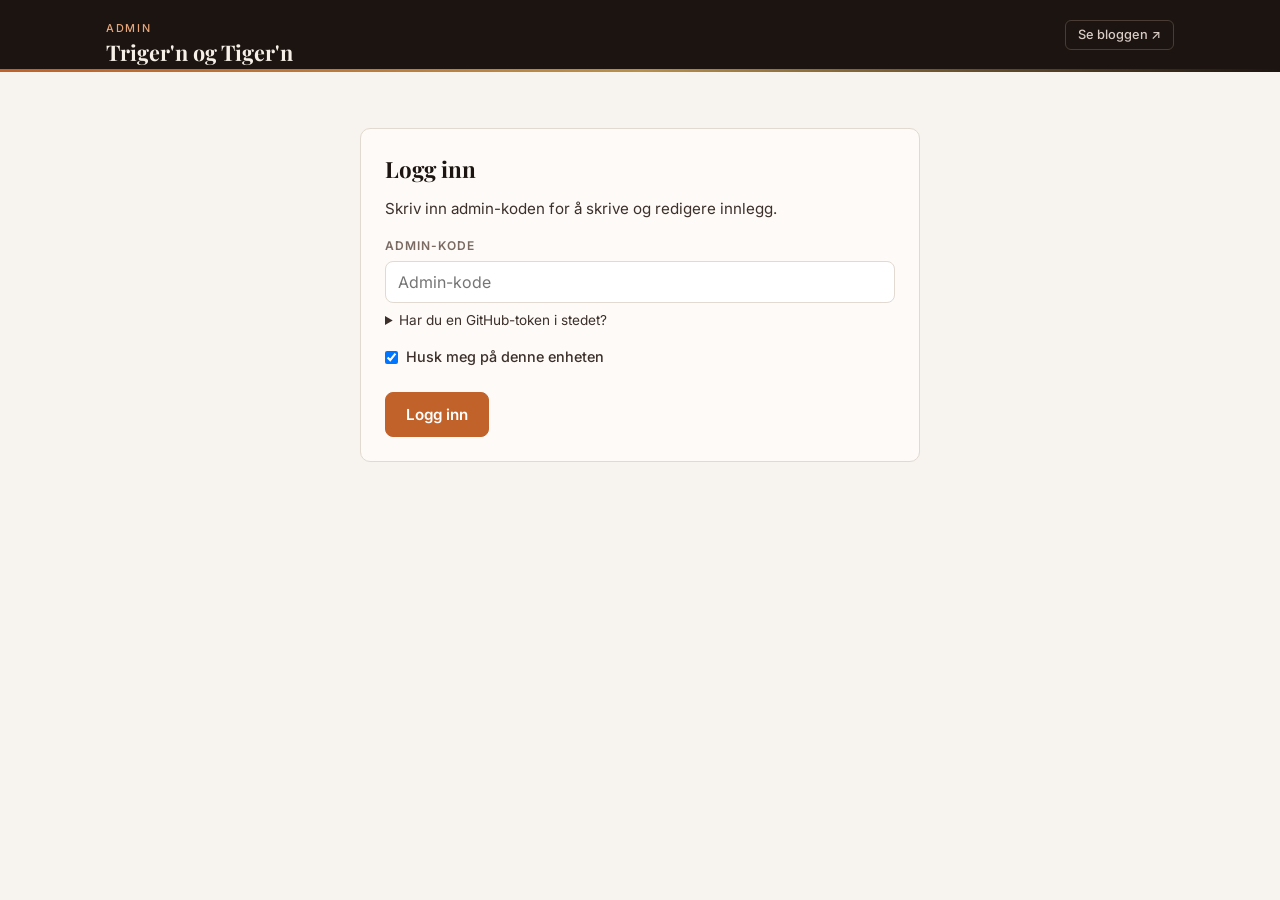
==== commit d46ed0b2: "Admin-kode i stedet for GitHub-token" ====
--- a/admin.html
+++ b/admin.html
@@ -272,16 +272,11 @@
   <!-- LOGIN -->
   <section id="login" class="card hidden">
     <h2>Logg inn</h2>
-    <p style="color:var(--ink2);font-size:.95rem;">Admin-siden lagrer innleggene rett i GitHub, og Vercel publiserer dem automatisk. Den trenger en GitHub-nøkkel (token) én gang:</p>
-    <ol>
-      <li>Åpne <a href="https://github.com/settings/personal-access-tokens/new" target="_blank" rel="noopener">github.com → Ny fine-grained token</a></li>
-      <li>Navn: <code>blogg-admin</code>, utløp: velg f.eks. 1 år</li>
-      <li>Repository access: <strong>Only select repositories</strong> → <code>trigerogtiger.blogg.no</code></li>
-      <li>Permissions → Repository permissions → <strong>Contents: Read and write</strong></li>
-      <li>Trykk <strong>Generate token</strong>, kopier og lim inn her</li>
-    </ol>
-    <label for="tokenInput">GitHub-token</label>
-    <input type="password" id="tokenInput" placeholder="github_pat_…" autocomplete="off">
+    <p style="color:var(--ink2);font-size:.95rem;">Skriv inn admin-koden for å skrive og redigere innlegg.</p>
+    <label for="tokenInput">Admin-kode</label>
+    <input type="password" id="tokenInput" placeholder="Admin-kode" autocomplete="current-password">
+    <details style="margin:.4rem 0 .8rem;font-size:.85rem;color:var(--ink2);"><summary>Har du en GitHub-token i stedet?</summary>
+      <p style="margin-top:.4rem;">Du kan også lime inn en GitHub-token (github_pat_…) med «Contents: Read and write» for repoet trigerogtiger.blogg.no.</p></details>
     <label style="display:flex;gap:.5rem;align-items:center;text-transform:none;letter-spacing:0;font-weight:500;font-size:.9rem;color:var(--ink2);">
       <input type="checkbox" id="rememberInput" checked> Husk meg på denne enheten
     </label>
@@ -695,8 +690,9 @@
   window.__tt = { insertPost, removePost, replacePost, parseArticles, articleToPost, buildArticle, sanitizeBody, noDateToIso };
 
   // ══ GitHub API ═════════════════════════════════════════
+  const isGithubToken = t => /^(github_pat_|ghp_|gho_)/.test(t || '');
   async function gh(path, opts = {}) {
-    const res = await fetch(API + path, {
+    const res = isGithubToken(token) ? await fetch(API + path, {
       method: opts.method || 'GET',
       body: opts.body,
       cache: 'no-store',
@@ -706,6 +702,11 @@
         'X-GitHub-Api-Version': '2022-11-28',
         ...(opts.body ? { 'Content-Type': 'application/json' } : {})
       }
+    }) : await fetch('/api/gh.js', {
+      method: 'POST',
+      cache: 'no-store',
+      headers: { 'Content-Type': 'application/json', 'X-Admin-Code': token },
+      body: JSON.stringify({ path, method: opts.method || 'GET', body: opts.body, accept: opts.accept })
     });
     if (!res.ok) {
       let detail = '';
@@ -995,7 +996,7 @@
   $('backBtn').addEventListener('click', () => openList());
 
   function authText(e) {
-    if (e.status === 401) return 'GitHub-tokenet er utløpt eller ugyldig. Logg ut og logg inn med et nytt token.';
+    if (e.status === 401) return isGithubToken(token) ? 'GitHub-tokenet er utløpt eller ugyldig. Logg ut og logg inn med et nytt token.' : 'Admin-koden er endret eller GitHub-nøkkelen i Vercel er utløpt. Logg ut og logg inn på nytt.';
     return esc(e.message);
   }
 
@@ -1081,7 +1082,7 @@
   // ══ Login ══════════════════════════════════════════════
   $('loginBtn').addEventListener('click', async () => {
     const t = $('tokenInput').value.trim();
-    if (!t) return showMsg($('loginMsg'), 'err', 'Lim inn tokenet først.');
+    if (!t) return showMsg($('loginMsg'), 'err', 'Skriv inn admin-koden først.');
     $('loginBtn').disabled = true;
     try {
       await checkToken(t);
@@ -1092,7 +1093,7 @@
       startNew();
     } catch (e) {
       token = null;
-      showMsg($('loginMsg'), 'err', e.status === 401 ? 'Ugyldig token.' : e.status === 404 ? 'Tokenet har ikke tilgang til repoet trigerogtiger.blogg.no.' : esc(e.message));
+      showMsg($('loginMsg'), 'err', e.status === 401 ? (isGithubToken(t) ? 'Ugyldig token.' : 'Feil admin-kode.') : e.status === 404 ? 'Tokenet har ikke tilgang til repoet trigerogtiger.blogg.no.' : esc(e.message));
     } finally {
       $('loginBtn').disabled = false;
     }
